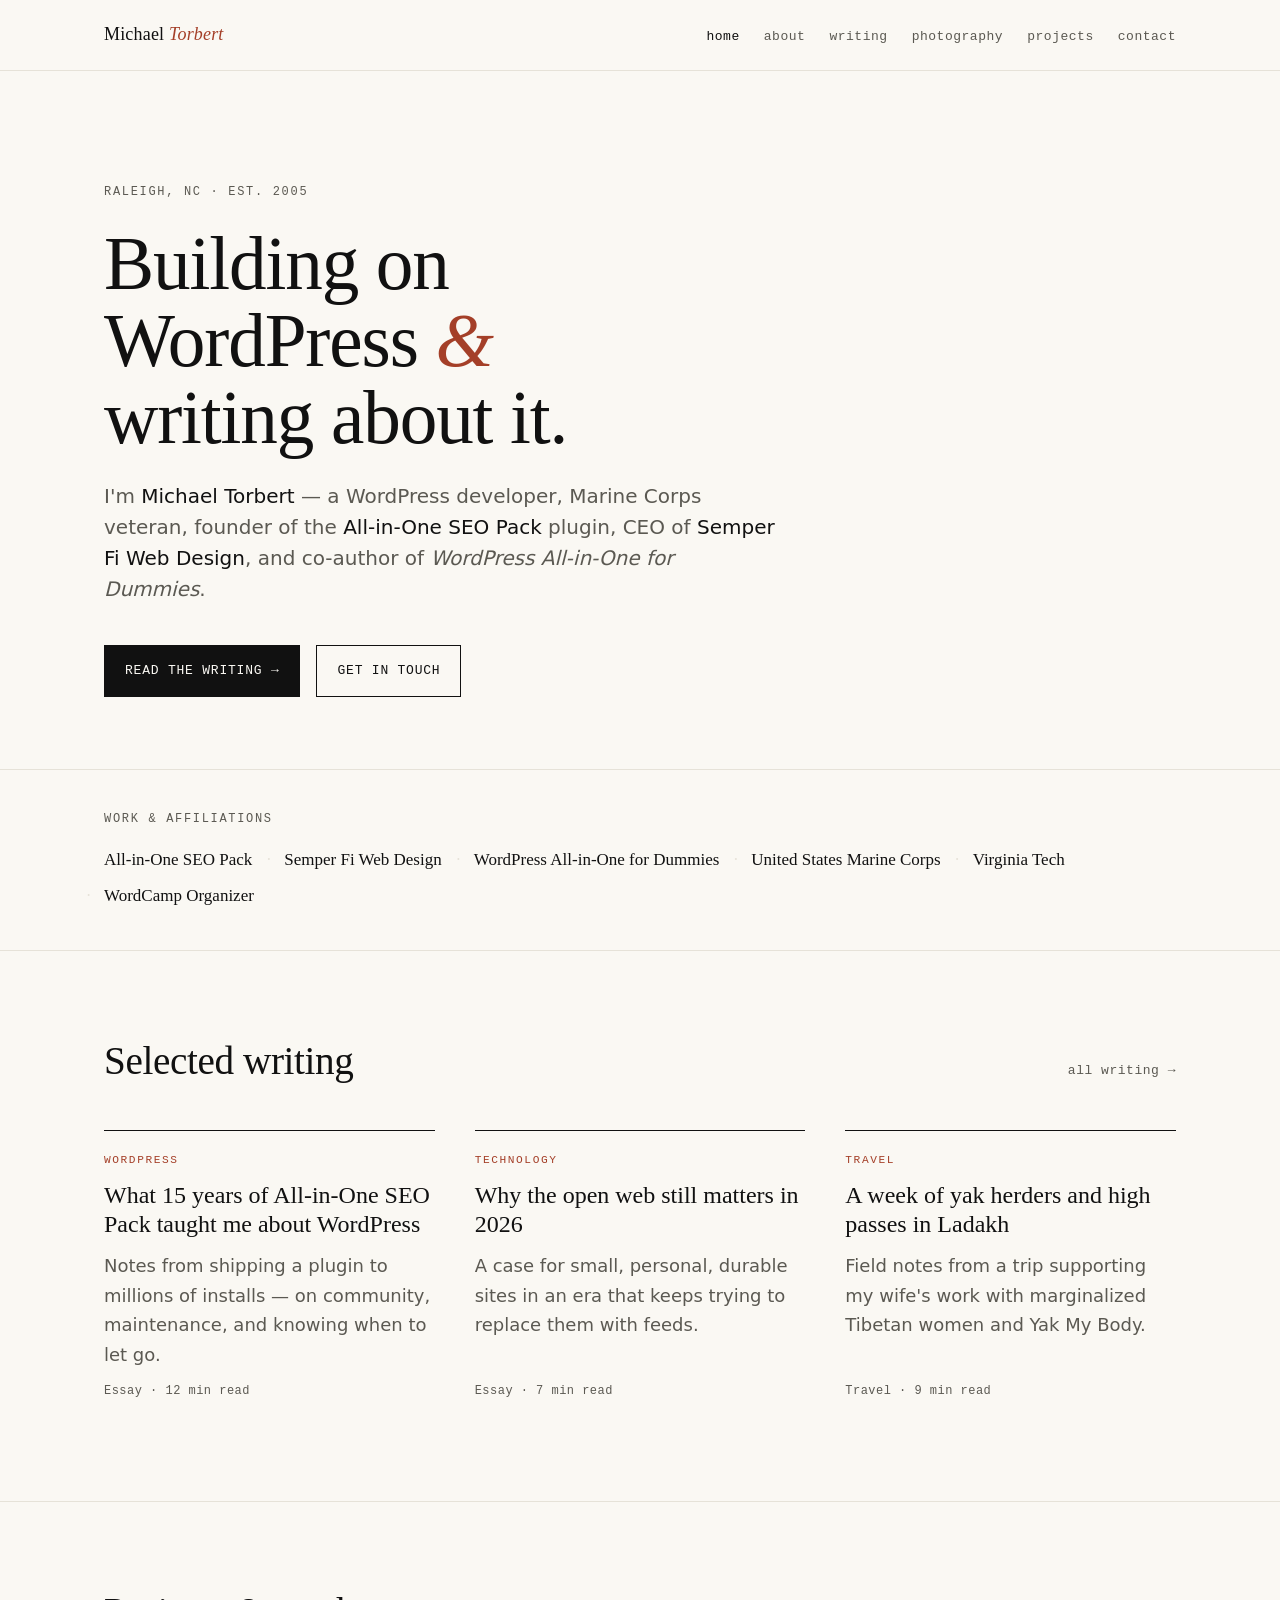
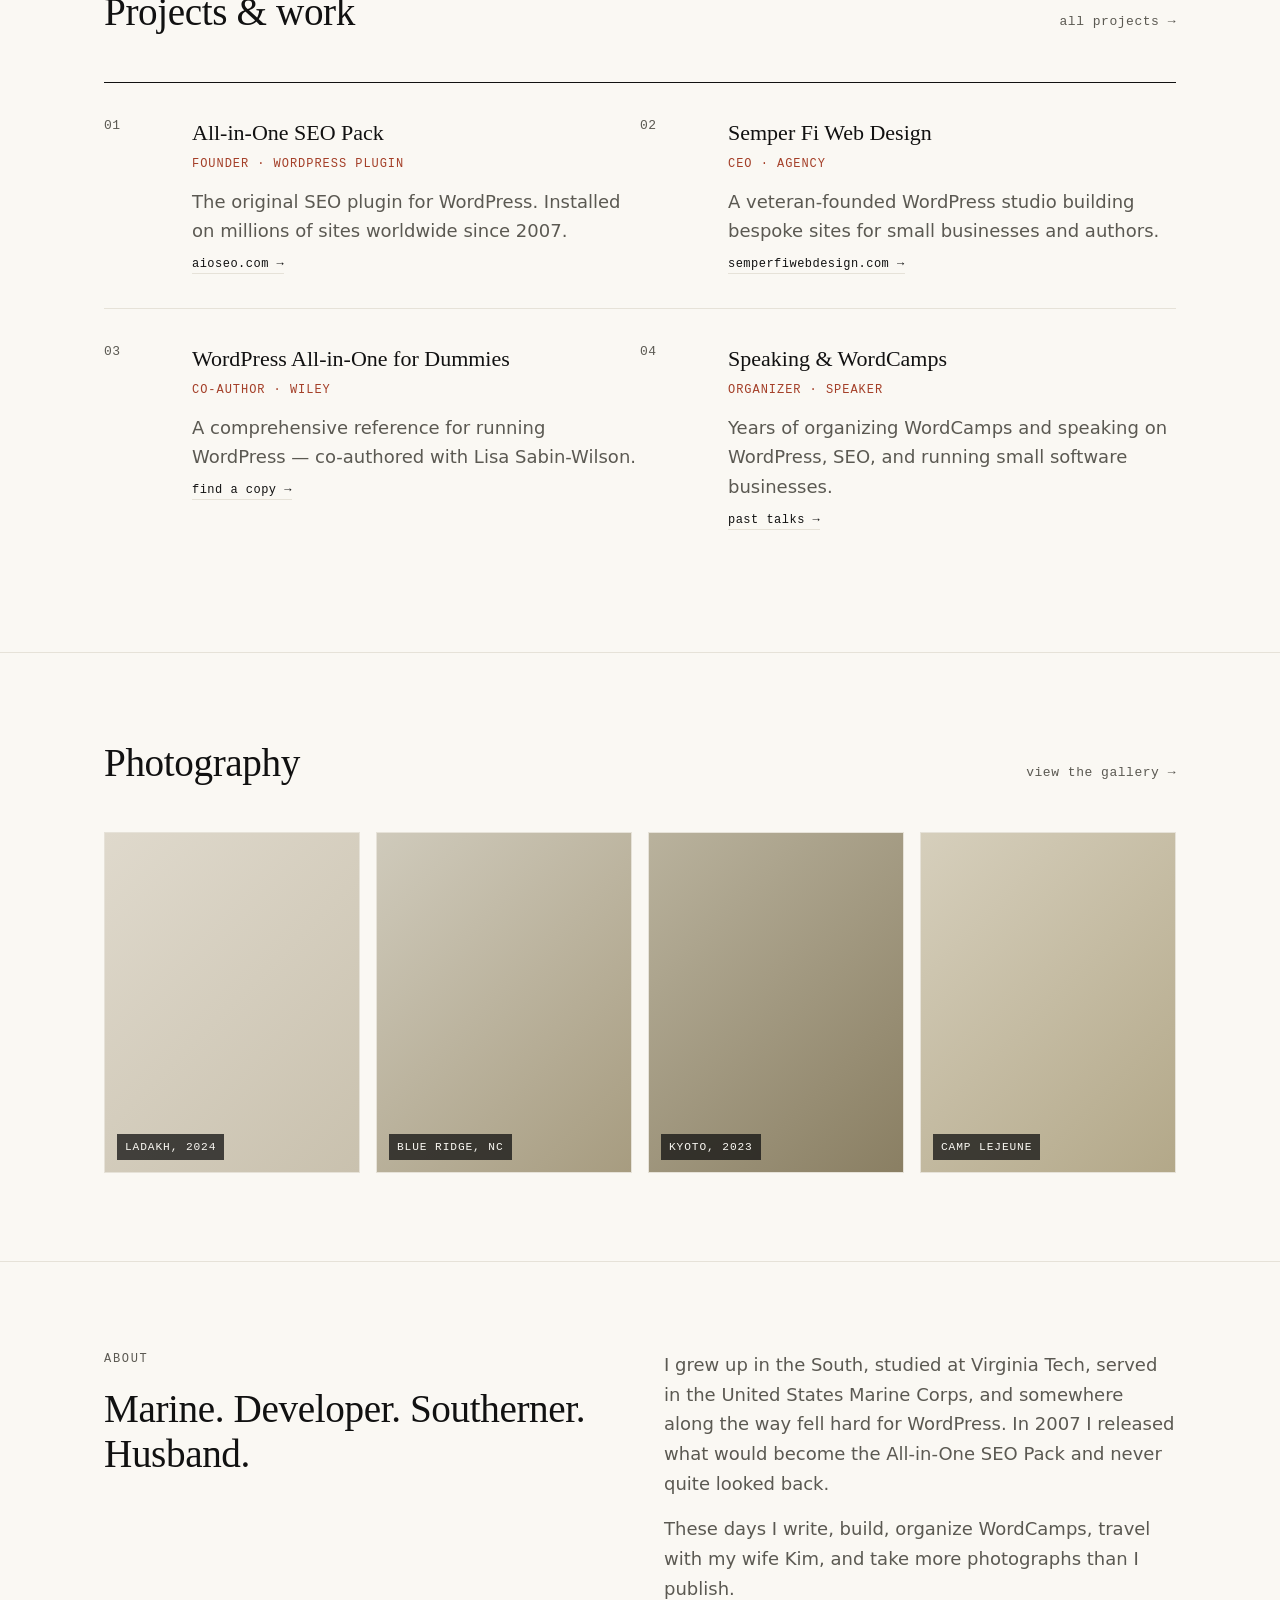
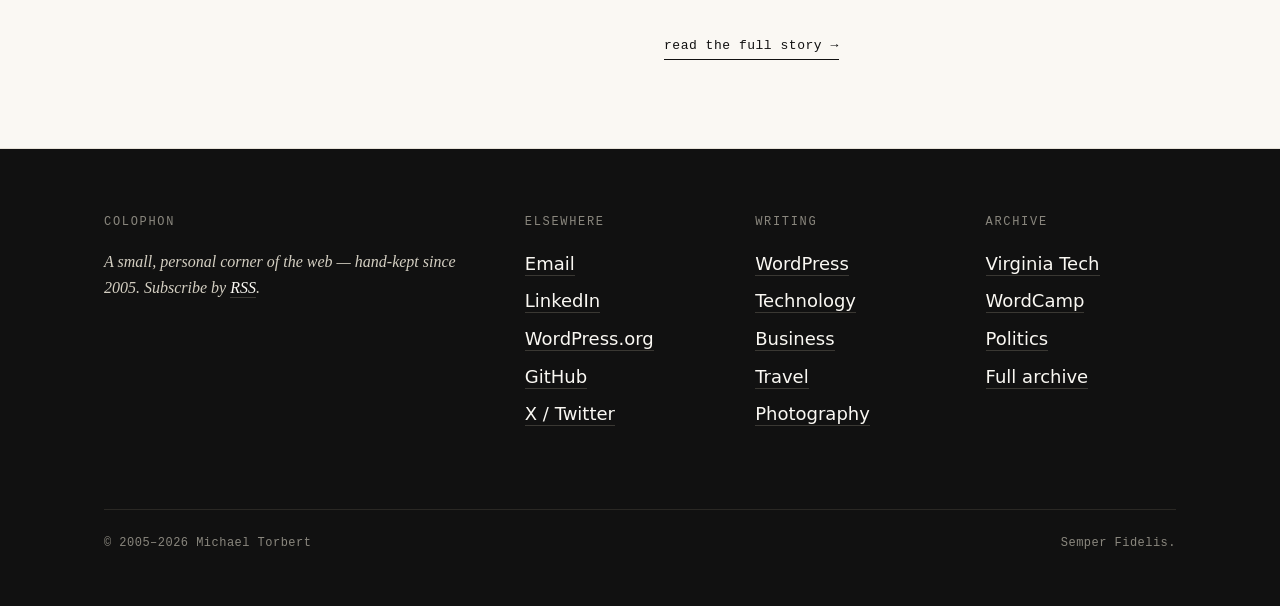
==== redesign/index.html @ 8e6cfedb "Add proposed redesign markup for michaeltorbert.com Three self-contained static HTML mockups (home, " ====
<!doctype html>
<html lang="en">
<head>
  <meta charset="utf-8">
  <meta name="viewport" content="width=device-width, initial-scale=1">
  <title>Michael Torbert — WordPress developer, Marine, founder of All-in-One SEO Pack</title>
  <meta name="description" content="Personal site of Michael Torbert: WordPress developer, Marine Corps veteran, founder of All-in-One SEO Pack, CEO of Semper Fi Web Design, and co-author of WordPress All-in-One for Dummies.">
  <style>
    :root {
      --ink:       #111111;
      --bone:      #faf8f3;
      --paper:     #ffffff;
      --rule:      #e6e2d8;
      --muted:     #5b5952;
      --accent:    #a43f28;
      --serif:     Georgia, "Iowan Old Style", "Source Serif Pro", ui-serif, serif;
      --sans:      -apple-system, BlinkMacSystemFont, "Inter", "Segoe UI", system-ui, sans-serif;
      --mono:      ui-monospace, "SF Mono", "JetBrains Mono", Menlo, monospace;
      --measure:   42rem;   /* ~680px reading column */
      --canvas:    70rem;   /* 1120px outer canvas */
      --step:      clamp(1rem, 0.9rem + 0.5vw, 1.125rem);
    }

    *, *::before, *::after { box-sizing: border-box; }
    html { -webkit-text-size-adjust: 100%; }
    body {
      margin: 0;
      background: var(--bone);
      color: var(--ink);
      font: var(--step)/1.65 var(--sans);
      font-feature-settings: "kern", "liga", "clig";
    }

    a { color: var(--ink); text-decoration: underline; text-underline-offset: 3px; text-decoration-thickness: 1px; }
    a:hover { color: var(--accent); text-decoration-thickness: 2px; }
    a:focus-visible { outline: 2px solid var(--accent); outline-offset: 3px; border-radius: 2px; }

    .skip {
      position: absolute; left: -9999px; top: auto;
      background: var(--ink); color: var(--bone); padding: .5rem .75rem;
    }
    .skip:focus { left: 1rem; top: 1rem; z-index: 10; }

    .shell { max-width: var(--canvas); margin: 0 auto; padding: 0 1.5rem; }

    /* --- Header --- */
    .site-header {
      border-bottom: 1px solid var(--rule);
      background: var(--bone);
      position: sticky; top: 0; z-index: 5;
    }
    .site-header .shell {
      display: flex; align-items: baseline; justify-content: space-between;
      padding-top: 1.25rem; padding-bottom: 1.25rem;
      gap: 1.5rem; flex-wrap: wrap;
    }
    .wordmark {
      font-family: var(--serif);
      font-size: 1.125rem;
      font-weight: 400;
      letter-spacing: 0.01em;
      text-decoration: none;
    }
    .wordmark em { font-style: italic; color: var(--accent); }
    .primary-nav ul {
      list-style: none; margin: 0; padding: 0;
      display: flex; gap: 1.5rem; flex-wrap: wrap;
      font-family: var(--mono);
      font-size: .8125rem;
      letter-spacing: 0.04em;
      text-transform: lowercase;
    }
    .primary-nav a { text-decoration: none; color: var(--muted); }
    .primary-nav a[aria-current="page"] { color: var(--ink); }
    .primary-nav a:hover { color: var(--accent); }

    /* --- Hero --- */
    .hero { padding: 7rem 0 4.5rem; border-bottom: 1px solid var(--rule); }
    .eyebrow {
      font-family: var(--mono);
      font-size: .75rem;
      letter-spacing: 0.14em;
      text-transform: uppercase;
      color: var(--muted);
      margin: 0 0 1.5rem;
    }
    .hero h1 {
      font-family: var(--serif);
      font-weight: 400;
      font-size: clamp(2.5rem, 1.5rem + 4vw, 5rem);
      line-height: 1.02;
      letter-spacing: -0.015em;
      margin: 0 0 1.5rem;
      max-width: 14ch;
    }
    .hero h1 .amp { color: var(--accent); font-style: italic; }
    .hero .lede {
      font-size: 1.25rem;
      line-height: 1.55;
      color: var(--muted);
      max-width: var(--measure);
      margin: 0 0 2.5rem;
    }
    .hero .lede strong { color: var(--ink); font-weight: 500; }
    .ctas { display: flex; gap: 1rem; flex-wrap: wrap; }
    .cta {
      font-family: var(--mono);
      font-size: .8125rem;
      letter-spacing: 0.06em;
      text-transform: uppercase;
      padding: .9rem 1.25rem;
      text-decoration: none;
      border: 1px solid var(--ink);
      display: inline-flex; align-items: center; gap: .5rem;
      transition: background .15s ease, color .15s ease;
    }
    .cta--primary { background: var(--ink); color: var(--bone); }
    .cta--primary:hover { background: var(--accent); border-color: var(--accent); color: var(--bone); }
    .cta--ghost:hover { background: var(--ink); color: var(--bone); }

    /* --- Credentials strip --- */
    .credentials {
      padding: 2.5rem 0;
      border-bottom: 1px solid var(--rule);
    }
    .credentials-label {
      font-family: var(--mono);
      font-size: .75rem;
      letter-spacing: 0.14em;
      text-transform: uppercase;
      color: var(--muted);
      margin: 0 0 1rem;
    }
    .credentials-list {
      list-style: none; margin: 0; padding: 0;
      display: flex; flex-wrap: wrap;
      gap: .5rem 2rem;
      font-family: var(--serif);
      font-size: 1.0625rem;
      color: var(--ink);
    }
    .credentials-list li { position: relative; }
    .credentials-list li + li::before {
      content: "·"; color: var(--rule);
      position: absolute; left: -1.1rem; top: 0;
    }

    /* --- Section scaffolding --- */
    section { padding: 5.5rem 0; border-bottom: 1px solid var(--rule); }
    .section-head {
      display: flex; align-items: baseline; justify-content: space-between;
      gap: 1.5rem; margin-bottom: 3rem; flex-wrap: wrap;
    }
    .section-head h2 {
      font-family: var(--serif);
      font-weight: 400;
      font-size: clamp(1.75rem, 1.25rem + 1.5vw, 2.5rem);
      line-height: 1.1;
      letter-spacing: -0.01em;
      margin: 0;
    }
    .section-head .more {
      font-family: var(--mono);
      font-size: .8125rem;
      letter-spacing: 0.04em;
      text-transform: lowercase;
      color: var(--muted);
      text-decoration: none;
      white-space: nowrap;
    }
    .section-head .more:hover { color: var(--accent); }

    /* --- Writing cards --- */
    .writing-grid {
      display: grid; gap: 2.5rem;
      grid-template-columns: repeat(3, 1fr);
    }
    .post {
      display: flex; flex-direction: column; gap: .75rem;
      border-top: 1px solid var(--ink);
      padding-top: 1.25rem;
    }
    .post .tag {
      font-family: var(--mono);
      font-size: .7rem;
      letter-spacing: 0.14em;
      text-transform: uppercase;
      color: var(--accent);
    }
    .post h3 {
      font-family: var(--serif);
      font-weight: 400;
      font-size: 1.5rem;
      line-height: 1.2;
      margin: 0;
    }
    .post h3 a { text-decoration: none; background-image: linear-gradient(var(--ink), var(--ink)); background-size: 0 1px; background-repeat: no-repeat; background-position: 0 100%; transition: background-size .2s ease; }
    .post h3 a:hover { background-size: 100% 1px; color: var(--ink); }
    .post .dek { color: var(--muted); margin: 0; }
    .post .meta {
      font-family: var(--mono);
      font-size: .75rem;
      color: var(--muted);
      margin-top: auto;
      letter-spacing: 0.04em;
    }

    /* --- Projects --- */
    .projects { display: grid; grid-template-columns: repeat(2, 1fr); gap: 0; }
    .project {
      padding: 2rem 0;
      border-top: 1px solid var(--rule);
      display: grid; grid-template-columns: 4rem 1fr; gap: 1.5rem;
    }
    .project .num {
      font-family: var(--mono);
      font-size: .8125rem;
      color: var(--muted);
      letter-spacing: 0.04em;
    }
    .project h3 {
      font-family: var(--serif);
      font-weight: 400;
      font-size: 1.375rem;
      margin: 0 0 .25rem;
    }
    .project .role {
      font-family: var(--mono);
      font-size: .75rem;
      letter-spacing: 0.08em;
      text-transform: uppercase;
      color: var(--accent);
      margin: 0 0 .75rem;
    }
    .project p.desc { margin: 0; color: var(--muted); }
    .project a.link {
      margin-top: .75rem;
      font-family: var(--mono);
      font-size: .75rem;
      letter-spacing: 0.04em;
      text-transform: lowercase;
      text-decoration: none;
      color: var(--ink);
      border-bottom: 1px solid var(--rule);
      align-self: start;
      padding-bottom: 2px;
    }
    .project a.link:hover { color: var(--accent); border-color: var(--accent); }
    .project:nth-child(-n+2) { border-top: 1px solid var(--ink); }

    /* --- Photography teaser --- */
    .photo-grid {
      display: grid; grid-template-columns: repeat(4, 1fr);
      gap: 1rem; margin-top: 0;
    }
    .photo-grid figure {
      margin: 0;
      aspect-ratio: 3 / 4;
      background: linear-gradient(135deg, #dfd9cc, #c9c1ae);
      display: flex; align-items: flex-end; justify-content: flex-start;
      padding: .75rem;
      border: 1px solid var(--rule);
      position: relative;
      overflow: hidden;
    }
    .photo-grid figure:nth-child(2) { background: linear-gradient(135deg, #cfcabb, #a79c80); }
    .photo-grid figure:nth-child(3) { background: linear-gradient(135deg, #b9b29d, #8a7f63); }
    .photo-grid figure:nth-child(4) { background: linear-gradient(135deg, #d6cfbc, #b3a889); }
    .photo-grid figcaption {
      font-family: var(--mono);
      font-size: .7rem;
      letter-spacing: 0.08em;
      text-transform: uppercase;
      color: var(--bone);
      background: rgba(17,17,17,0.75);
      padding: .25rem .5rem;
    }

    /* --- About preview --- */
    .about-preview { display: grid; grid-template-columns: minmax(0, 1fr) minmax(0, 1fr); gap: 3rem; align-items: start; }
    .about-preview .col-head {
      font-family: var(--mono);
      font-size: .75rem;
      letter-spacing: 0.14em;
      text-transform: uppercase;
      color: var(--muted);
      margin: 0 0 1rem;
    }
    .about-preview h2 {
      font-family: var(--serif);
      font-weight: 400;
      font-size: clamp(1.75rem, 1.25rem + 1.5vw, 2.5rem);
      line-height: 1.15;
      margin: 0 0 1.5rem;
      letter-spacing: -0.01em;
    }
    .about-preview p { color: var(--muted); margin: 0 0 1rem; max-width: 34rem; }
    .about-preview .more-link {
      font-family: var(--mono);
      font-size: .8125rem;
      letter-spacing: 0.04em;
      text-transform: lowercase;
      display: inline-block;
      margin-top: 1rem;
      text-decoration: none;
      border-bottom: 1px solid var(--ink);
      padding-bottom: 2px;
    }
    .about-preview .more-link:hover { color: var(--accent); border-color: var(--accent); }

    /* --- Footer --- */
    .site-footer { padding: 4rem 0 2.5rem; background: var(--ink); color: var(--bone); }
    .site-footer .shell { display: grid; grid-template-columns: 2fr 1fr 1fr 1fr; gap: 2.5rem; }
    .site-footer h4 {
      font-family: var(--mono);
      font-size: .75rem;
      letter-spacing: 0.14em;
      text-transform: uppercase;
      color: #8a877e;
      margin: 0 0 1rem;
      font-weight: 400;
    }
    .site-footer a { color: var(--bone); text-decoration: none; border-bottom: 1px solid #3a3833; padding-bottom: 1px; }
    .site-footer a:hover { border-color: var(--bone); color: #fff; }
    .site-footer ul { list-style: none; margin: 0; padding: 0; display: flex; flex-direction: column; gap: .5rem; }
    .site-footer .colophon {
      grid-column: 1 / -1;
      border-top: 1px solid #2a2824;
      margin-top: 2.5rem;
      padding-top: 1.5rem;
      display: flex; justify-content: space-between; gap: 1.5rem; flex-wrap: wrap;
      font-family: var(--mono);
      font-size: .75rem;
      color: #8a877e;
      letter-spacing: 0.04em;
    }
    .site-footer .signoff { font-family: var(--serif); font-style: italic; color: #d4cfc2; font-size: 1rem; max-width: 22rem; }

    /* --- Responsive --- */
    @media (max-width: 780px) {
      section { padding: 3.5rem 0; }
      .hero { padding: 4rem 0 3rem; }
      .site-header .shell { padding-top: 1rem; padding-bottom: 1rem; }
      .primary-nav ul { gap: 1rem; }
      .writing-grid { grid-template-columns: 1fr; gap: 2rem; }
      .projects { grid-template-columns: 1fr; }
      .photo-grid { grid-template-columns: repeat(2, 1fr); }
      .about-preview { grid-template-columns: 1fr; gap: 1.5rem; }
      .site-footer .shell { grid-template-columns: 1fr 1fr; }
      .site-footer .colophon { grid-column: 1 / -1; }
    }
  </style>
</head>
<body>
  <a class="skip" href="#main">Skip to content</a>

  <header class="site-header">
    <div class="shell">
      <a class="wordmark" href="/">Michael <em>Torbert</em></a>
      <nav class="primary-nav" aria-label="Primary">
        <ul>
          <li><a href="/" aria-current="page">home</a></li>
          <li><a href="about.html">about</a></li>
          <li><a href="/writing/">writing</a></li>
          <li><a href="/photography/">photography</a></li>
          <li><a href="/projects/">projects</a></li>
          <li><a href="contact.html">contact</a></li>
        </ul>
      </nav>
    </div>
  </header>

  <main id="main">

    <section class="hero" aria-labelledby="hero-heading">
      <div class="shell">
        <p class="eyebrow">Raleigh, NC · Est. 2005</p>
        <h1 id="hero-heading">Building on WordPress <span class="amp">&amp;</span> writing about it.</h1>
        <p class="lede">
          I'm <strong>Michael Torbert</strong> — a WordPress developer, Marine Corps veteran,
          founder of the <strong>All-in-One SEO Pack</strong> plugin, CEO of <strong>Semper Fi Web Design</strong>,
          and co-author of <em>WordPress All-in-One for Dummies</em>.
        </p>
        <div class="ctas">
          <a class="cta cta--primary" href="/writing/">Read the writing →</a>
          <a class="cta cta--ghost" href="contact.html">Get in touch</a>
        </div>
      </div>
    </section>

    <section class="credentials" aria-label="Credentials">
      <div class="shell">
        <p class="credentials-label">Work &amp; affiliations</p>
        <ul class="credentials-list">
          <li>All-in-One SEO Pack</li>
          <li>Semper Fi Web Design</li>
          <li>WordPress All-in-One for Dummies</li>
          <li>United States Marine Corps</li>
          <li>Virginia Tech</li>
          <li>WordCamp Organizer</li>
        </ul>
      </div>
    </section>

    <section aria-labelledby="writing-heading">
      <div class="shell">
        <div class="section-head">
          <h2 id="writing-heading">Selected writing</h2>
          <a class="more" href="/writing/">all writing →</a>
        </div>

        <div class="writing-grid">
          <article class="post">
            <span class="tag">WordPress</span>
            <h3><a href="#">What 15 years of All-in-One SEO Pack taught me about WordPress</a></h3>
            <p class="dek">Notes from shipping a plugin to millions of installs — on community, maintenance, and knowing when to let go.</p>
            <p class="meta">Essay · 12 min read</p>
          </article>

          <article class="post">
            <span class="tag">Technology</span>
            <h3><a href="#">Why the open web still matters in 2026</a></h3>
            <p class="dek">A case for small, personal, durable sites in an era that keeps trying to replace them with feeds.</p>
            <p class="meta">Essay · 7 min read</p>
          </article>

          <article class="post">
            <span class="tag">Travel</span>
            <h3><a href="#">A week of yak herders and high passes in Ladakh</a></h3>
            <p class="dek">Field notes from a trip supporting my wife's work with marginalized Tibetan women and Yak My Body.</p>
            <p class="meta">Travel · 9 min read</p>
          </article>
        </div>
      </div>
    </section>

    <section aria-labelledby="projects-heading">
      <div class="shell">
        <div class="section-head">
          <h2 id="projects-heading">Projects &amp; work</h2>
          <a class="more" href="/projects/">all projects →</a>
        </div>

        <div class="projects">
          <article class="project">
            <span class="num">01</span>
            <div>
              <h3>All-in-One SEO Pack</h3>
              <p class="role">Founder · WordPress plugin</p>
              <p class="desc">The original SEO plugin for WordPress. Installed on millions of sites worldwide since 2007.</p>
              <a class="link" href="#">aioseo.com →</a>
            </div>
          </article>

          <article class="project">
            <span class="num">02</span>
            <div>
              <h3>Semper Fi Web Design</h3>
              <p class="role">CEO · Agency</p>
              <p class="desc">A veteran-founded WordPress studio building bespoke sites for small businesses and authors.</p>
              <a class="link" href="#">semperfiwebdesign.com →</a>
            </div>
          </article>

          <article class="project">
            <span class="num">03</span>
            <div>
              <h3>WordPress All-in-One for Dummies</h3>
              <p class="role">Co-author · Wiley</p>
              <p class="desc">A comprehensive reference for running WordPress — co-authored with Lisa Sabin-Wilson.</p>
              <a class="link" href="#">find a copy →</a>
            </div>
          </article>

          <article class="project">
            <span class="num">04</span>
            <div>
              <h3>Speaking &amp; WordCamps</h3>
              <p class="role">Organizer · Speaker</p>
              <p class="desc">Years of organizing WordCamps and speaking on WordPress, SEO, and running small software businesses.</p>
              <a class="link" href="#">past talks →</a>
            </div>
          </article>
        </div>
      </div>
    </section>

    <section aria-labelledby="photo-heading">
      <div class="shell">
        <div class="section-head">
          <h2 id="photo-heading">Photography</h2>
          <a class="more" href="/photography/">view the gallery →</a>
        </div>

        <div class="photo-grid">
          <figure><figcaption>Ladakh, 2024</figcaption></figure>
          <figure><figcaption>Blue Ridge, NC</figcaption></figure>
          <figure><figcaption>Kyoto, 2023</figcaption></figure>
          <figure><figcaption>Camp Lejeune</figcaption></figure>
        </div>
      </div>
    </section>

    <section aria-labelledby="about-heading">
      <div class="shell about-preview">
        <div>
          <p class="col-head">About</p>
          <h2 id="about-heading">Marine. Developer. Southerner. Husband.</h2>
        </div>
        <div>
          <p>I grew up in the South, studied at Virginia Tech, served in the United States Marine Corps, and somewhere along the way fell hard for WordPress. In 2007 I released what would become the All-in-One SEO Pack and never quite looked back.</p>
          <p>These days I write, build, organize WordCamps, travel with my wife Kim, and take more photographs than I publish.</p>
          <a class="more-link" href="about.html">Read the full story →</a>
        </div>
      </div>
    </section>

  </main>

  <footer class="site-footer">
    <div class="shell">
      <div>
        <h4>Colophon</h4>
        <p class="signoff">A small, personal corner of the web — hand-kept since 2005. Subscribe by <a href="/feed/">RSS</a>.</p>
      </div>
      <div>
        <h4>Elsewhere</h4>
        <ul>
          <li><a href="mailto:michael@example.com">Email</a></li>
          <li><a href="https://www.linkedin.com/in/michaeltorbert/">LinkedIn</a></li>
          <li><a href="https://profiles.wordpress.org/hallsofmontezuma/">WordPress.org</a></li>
          <li><a href="#">GitHub</a></li>
          <li><a href="#">X / Twitter</a></li>
        </ul>
      </div>
      <div>
        <h4>Writing</h4>
        <ul>
          <li><a href="/category/wordpress/">WordPress</a></li>
          <li><a href="/category/technology/">Technology</a></li>
          <li><a href="/category/business/">Business</a></li>
          <li><a href="/category/travel/">Travel</a></li>
          <li><a href="/category/photography/">Photography</a></li>
        </ul>
      </div>
      <div>
        <h4>Archive</h4>
        <ul>
          <li><a href="/category/virginia-tech/">Virginia Tech</a></li>
          <li><a href="/category/wordcamp/">WordCamp</a></li>
          <li><a href="/category/politics/">Politics</a></li>
          <li><a href="/archive/">Full archive</a></li>
        </ul>
      </div>
      <p class="colophon">
        <span>© 2005–2026 Michael Torbert</span>
        <span>Semper Fidelis.</span>
      </p>
    </div>
  </footer>

</body>
</html>
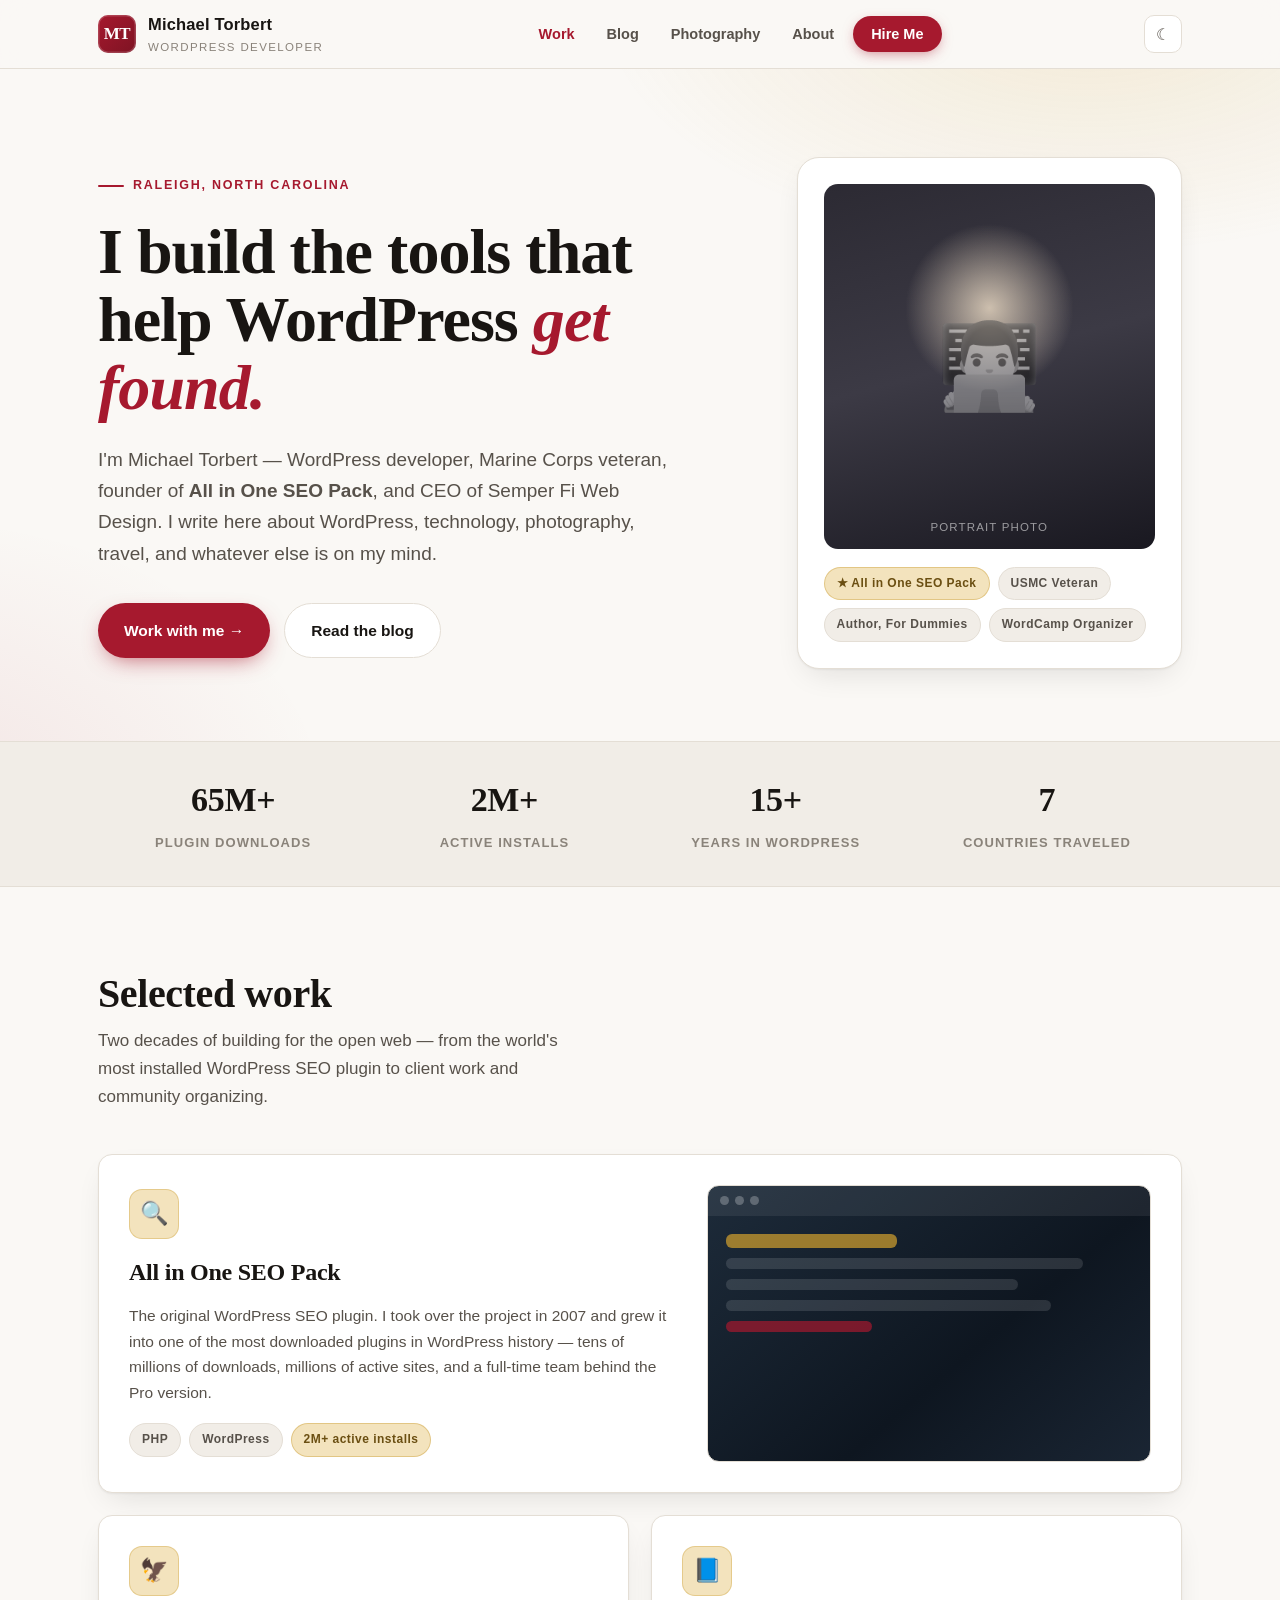
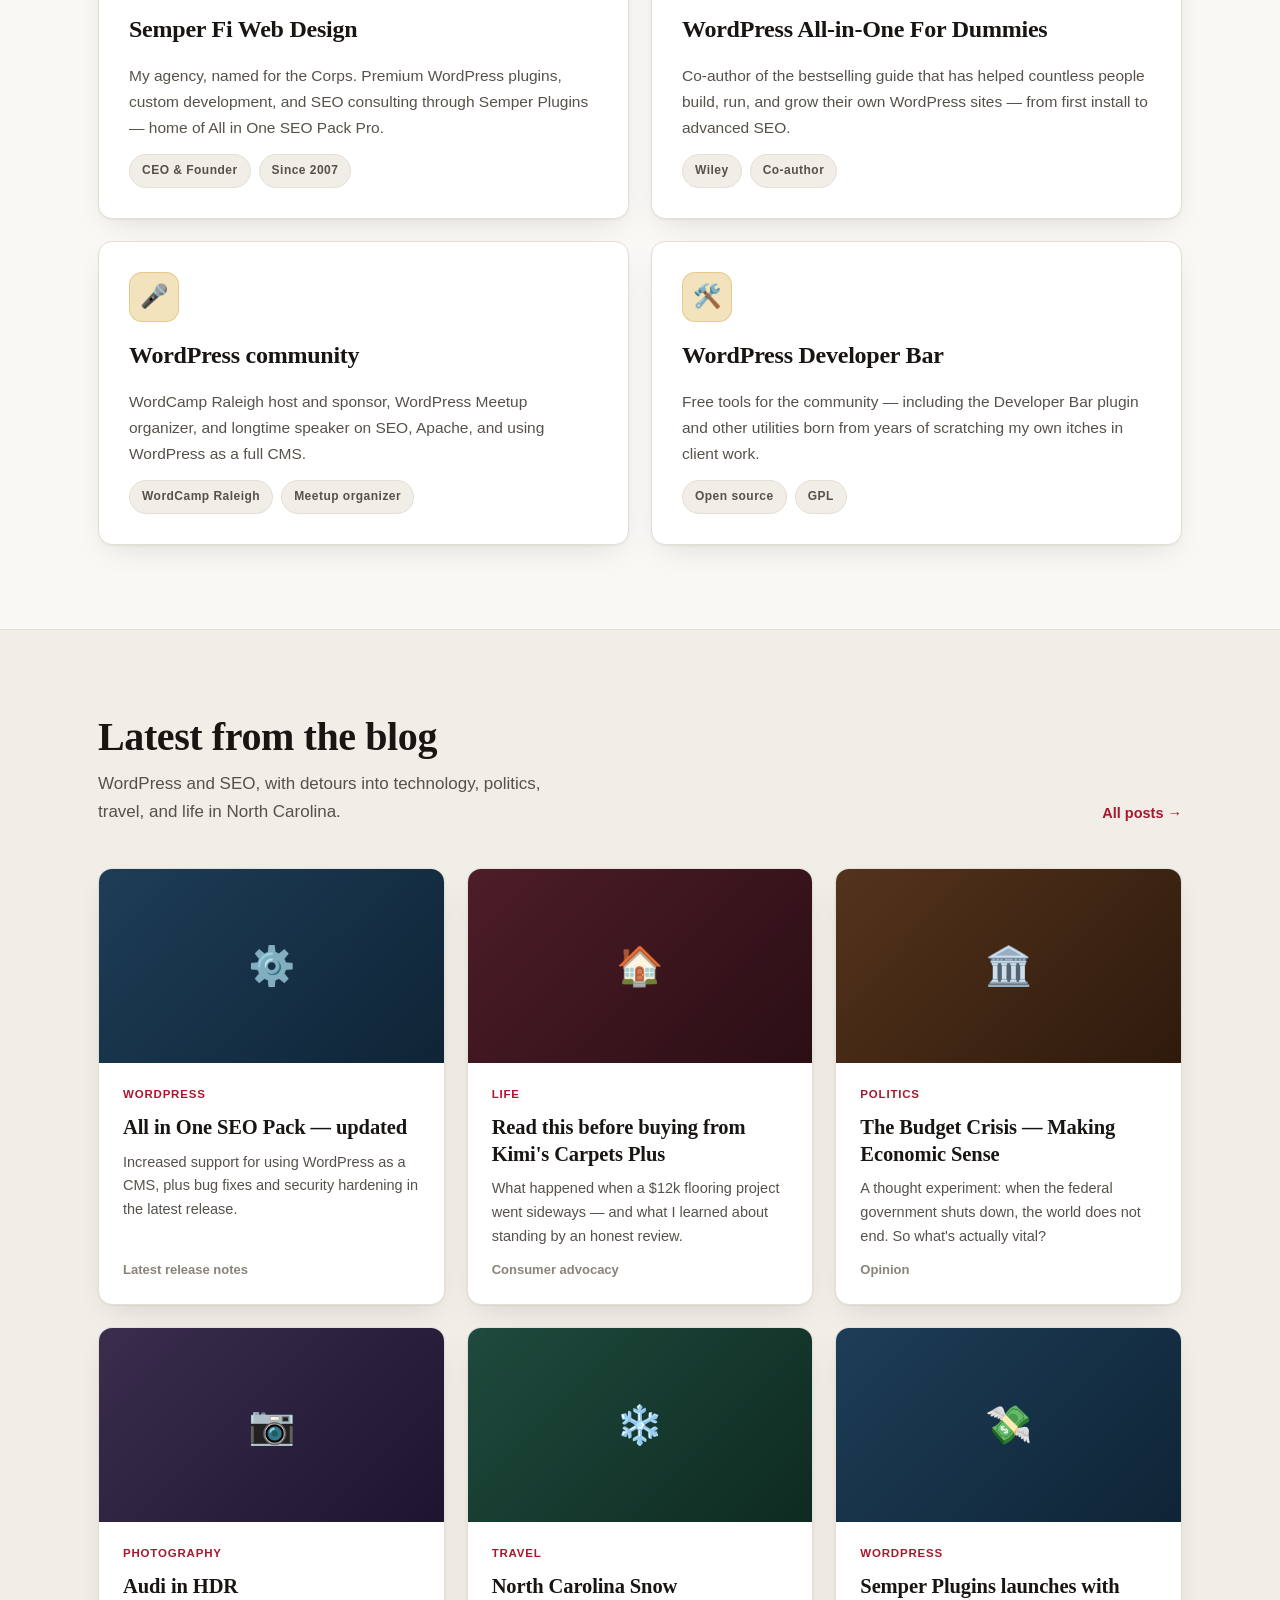
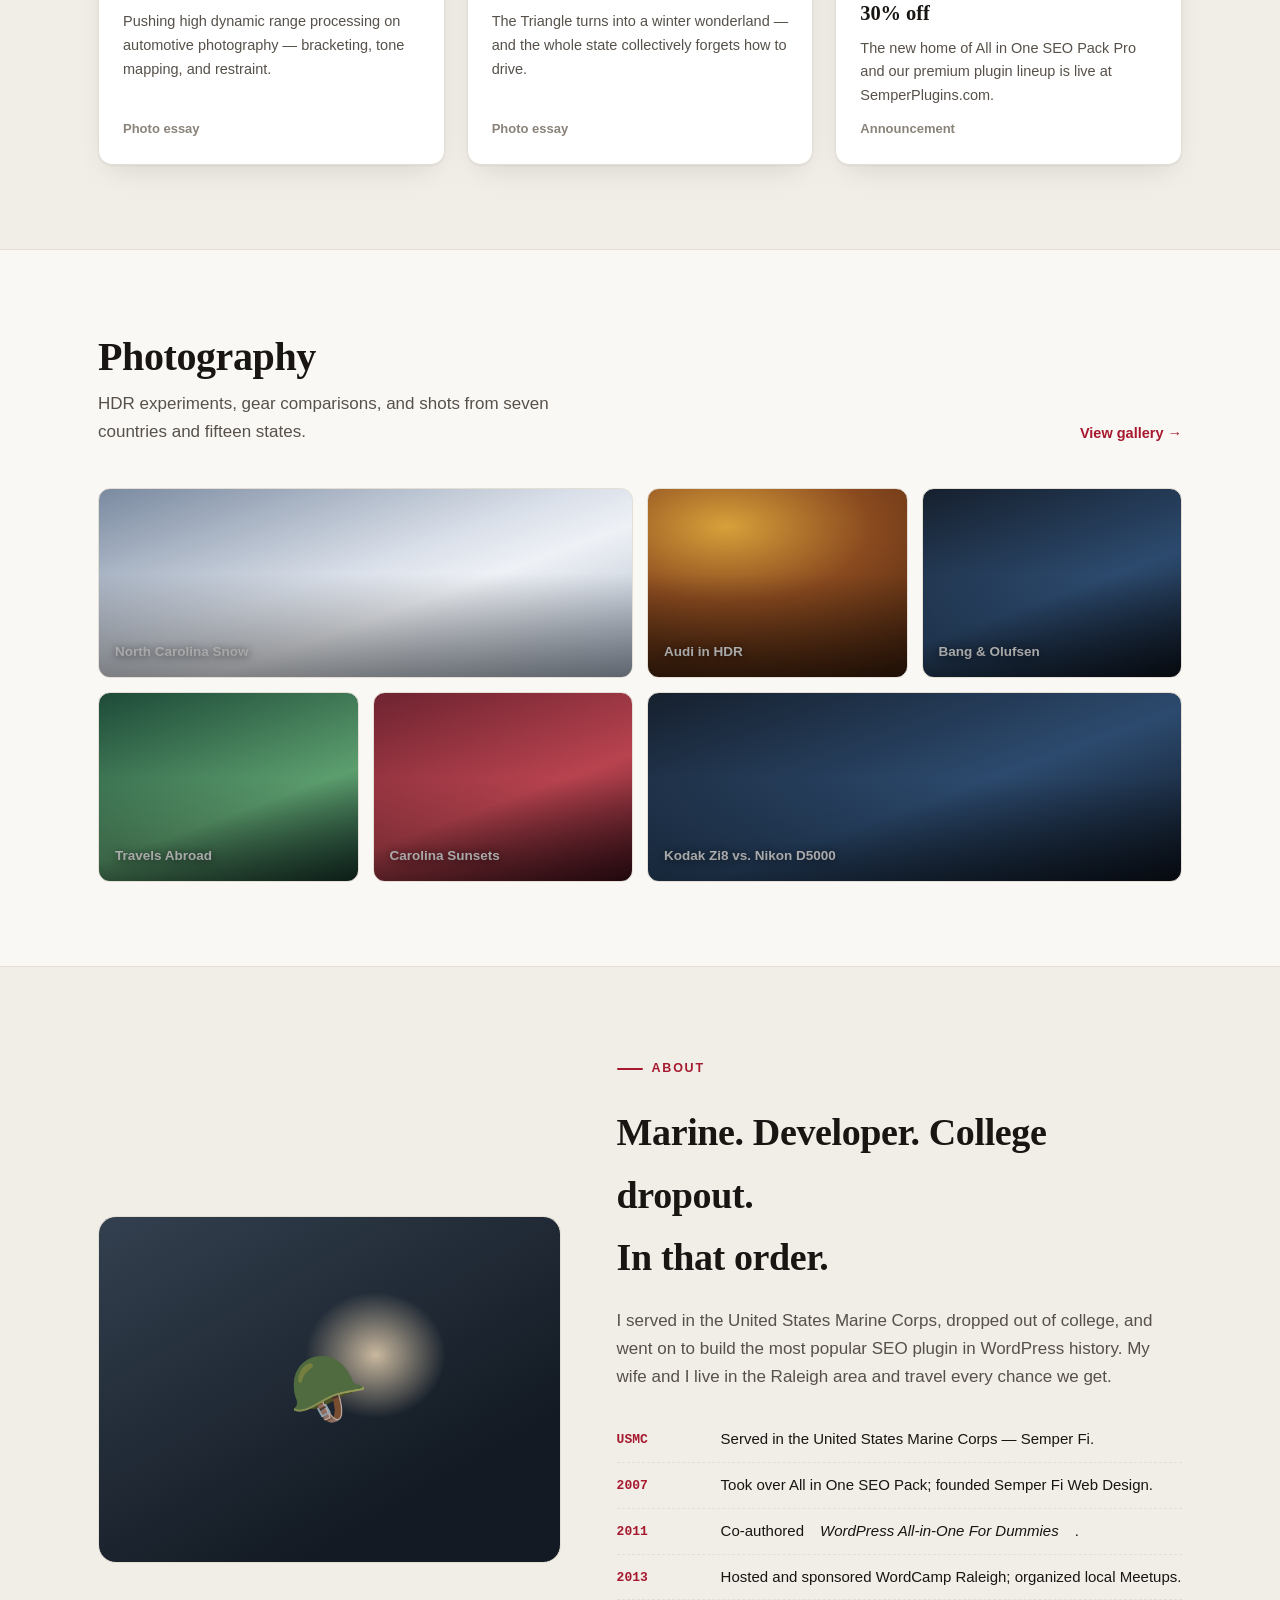
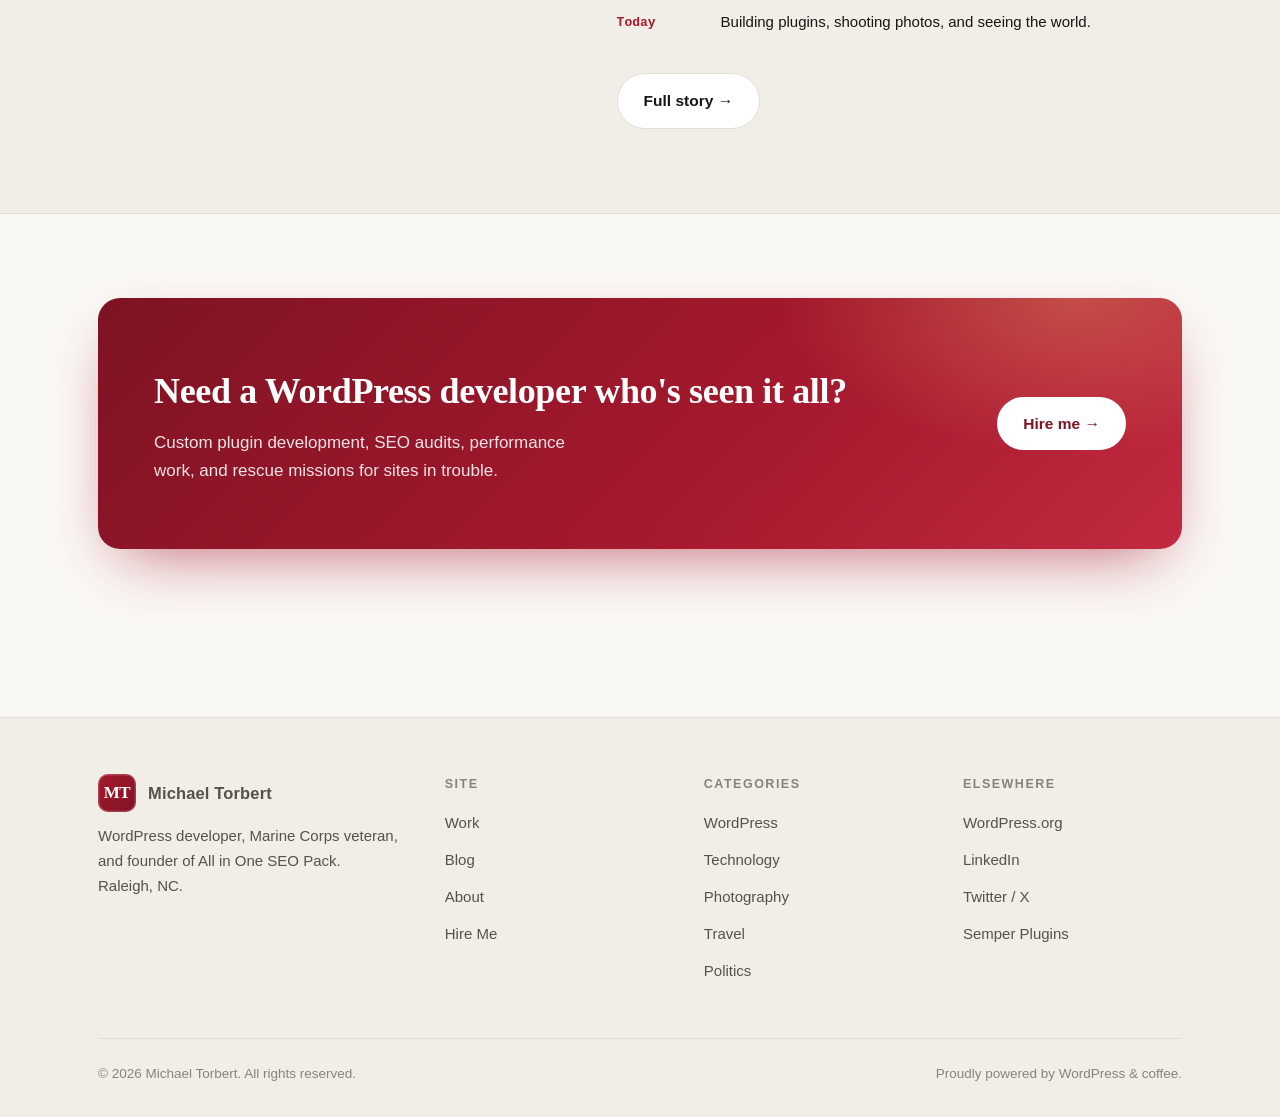
==== commit dd65386c: "Add comprehensive redesign prototype for michaeltorbert.com Static, dependency-free prototype: homep" ====
--- a/redesign/index.html
+++ b/redesign/index.html
@@ -1,563 +1,327 @@
-<!doctype html>
+<!DOCTYPE html>
 <html lang="en">
 <head>
-  <meta charset="utf-8">
-  <meta name="viewport" content="width=device-width, initial-scale=1">
-  <title>Michael Torbert — WordPress developer, Marine, founder of All-in-One SEO Pack</title>
-  <meta name="description" content="Personal site of Michael Torbert: WordPress developer, Marine Corps veteran, founder of All-in-One SEO Pack, CEO of Semper Fi Web Design, and co-author of WordPress All-in-One for Dummies.">
-  <style>
-    :root {
-      --ink:       #111111;
-      --bone:      #faf8f3;
-      --paper:     #ffffff;
-      --rule:      #e6e2d8;
-      --muted:     #5b5952;
-      --accent:    #a43f28;
-      --serif:     Georgia, "Iowan Old Style", "Source Serif Pro", ui-serif, serif;
-      --sans:      -apple-system, BlinkMacSystemFont, "Inter", "Segoe UI", system-ui, sans-serif;
-      --mono:      ui-monospace, "SF Mono", "JetBrains Mono", Menlo, monospace;
-      --measure:   42rem;   /* ~680px reading column */
-      --canvas:    70rem;   /* 1120px outer canvas */
-      --step:      clamp(1rem, 0.9rem + 0.5vw, 1.125rem);
-    }
-
-    *, *::before, *::after { box-sizing: border-box; }
-    html { -webkit-text-size-adjust: 100%; }
-    body {
-      margin: 0;
-      background: var(--bone);
-      color: var(--ink);
-      font: var(--step)/1.65 var(--sans);
-      font-feature-settings: "kern", "liga", "clig";
-    }
-
-    a { color: var(--ink); text-decoration: underline; text-underline-offset: 3px; text-decoration-thickness: 1px; }
-    a:hover { color: var(--accent); text-decoration-thickness: 2px; }
-    a:focus-visible { outline: 2px solid var(--accent); outline-offset: 3px; border-radius: 2px; }
-
-    .skip {
-      position: absolute; left: -9999px; top: auto;
-      background: var(--ink); color: var(--bone); padding: .5rem .75rem;
-    }
-    .skip:focus { left: 1rem; top: 1rem; z-index: 10; }
-
-    .shell { max-width: var(--canvas); margin: 0 auto; padding: 0 1.5rem; }
-
-    /* --- Header --- */
-    .site-header {
-      border-bottom: 1px solid var(--rule);
-      background: var(--bone);
-      position: sticky; top: 0; z-index: 5;
-    }
-    .site-header .shell {
-      display: flex; align-items: baseline; justify-content: space-between;
-      padding-top: 1.25rem; padding-bottom: 1.25rem;
-      gap: 1.5rem; flex-wrap: wrap;
-    }
-    .wordmark {
-      font-family: var(--serif);
-      font-size: 1.125rem;
-      font-weight: 400;
-      letter-spacing: 0.01em;
-      text-decoration: none;
-    }
-    .wordmark em { font-style: italic; color: var(--accent); }
-    .primary-nav ul {
-      list-style: none; margin: 0; padding: 0;
-      display: flex; gap: 1.5rem; flex-wrap: wrap;
-      font-family: var(--mono);
-      font-size: .8125rem;
-      letter-spacing: 0.04em;
-      text-transform: lowercase;
-    }
-    .primary-nav a { text-decoration: none; color: var(--muted); }
-    .primary-nav a[aria-current="page"] { color: var(--ink); }
-    .primary-nav a:hover { color: var(--accent); }
-
-    /* --- Hero --- */
-    .hero { padding: 7rem 0 4.5rem; border-bottom: 1px solid var(--rule); }
-    .eyebrow {
-      font-family: var(--mono);
-      font-size: .75rem;
-      letter-spacing: 0.14em;
-      text-transform: uppercase;
-      color: var(--muted);
-      margin: 0 0 1.5rem;
-    }
-    .hero h1 {
-      font-family: var(--serif);
-      font-weight: 400;
-      font-size: clamp(2.5rem, 1.5rem + 4vw, 5rem);
-      line-height: 1.02;
-      letter-spacing: -0.015em;
-      margin: 0 0 1.5rem;
-      max-width: 14ch;
-    }
-    .hero h1 .amp { color: var(--accent); font-style: italic; }
-    .hero .lede {
-      font-size: 1.25rem;
-      line-height: 1.55;
-      color: var(--muted);
-      max-width: var(--measure);
-      margin: 0 0 2.5rem;
-    }
-    .hero .lede strong { color: var(--ink); font-weight: 500; }
-    .ctas { display: flex; gap: 1rem; flex-wrap: wrap; }
-    .cta {
-      font-family: var(--mono);
-      font-size: .8125rem;
-      letter-spacing: 0.06em;
-      text-transform: uppercase;
-      padding: .9rem 1.25rem;
-      text-decoration: none;
-      border: 1px solid var(--ink);
-      display: inline-flex; align-items: center; gap: .5rem;
-      transition: background .15s ease, color .15s ease;
-    }
-    .cta--primary { background: var(--ink); color: var(--bone); }
-    .cta--primary:hover { background: var(--accent); border-color: var(--accent); color: var(--bone); }
-    .cta--ghost:hover { background: var(--ink); color: var(--bone); }
-
-    /* --- Credentials strip --- */
-    .credentials {
-      padding: 2.5rem 0;
-      border-bottom: 1px solid var(--rule);
-    }
-    .credentials-label {
-      font-family: var(--mono);
-      font-size: .75rem;
-      letter-spacing: 0.14em;
-      text-transform: uppercase;
-      color: var(--muted);
-      margin: 0 0 1rem;
-    }
-    .credentials-list {
-      list-style: none; margin: 0; padding: 0;
-      display: flex; flex-wrap: wrap;
-      gap: .5rem 2rem;
-      font-family: var(--serif);
-      font-size: 1.0625rem;
-      color: var(--ink);
-    }
-    .credentials-list li { position: relative; }
-    .credentials-list li + li::before {
-      content: "·"; color: var(--rule);
-      position: absolute; left: -1.1rem; top: 0;
-    }
-
-    /* --- Section scaffolding --- */
-    section { padding: 5.5rem 0; border-bottom: 1px solid var(--rule); }
-    .section-head {
-      display: flex; align-items: baseline; justify-content: space-between;
-      gap: 1.5rem; margin-bottom: 3rem; flex-wrap: wrap;
-    }
-    .section-head h2 {
-      font-family: var(--serif);
-      font-weight: 400;
-      font-size: clamp(1.75rem, 1.25rem + 1.5vw, 2.5rem);
-      line-height: 1.1;
-      letter-spacing: -0.01em;
-      margin: 0;
-    }
-    .section-head .more {
-      font-family: var(--mono);
-      font-size: .8125rem;
-      letter-spacing: 0.04em;
-      text-transform: lowercase;
-      color: var(--muted);
-      text-decoration: none;
-      white-space: nowrap;
-    }
-    .section-head .more:hover { color: var(--accent); }
-
-    /* --- Writing cards --- */
-    .writing-grid {
-      display: grid; gap: 2.5rem;
-      grid-template-columns: repeat(3, 1fr);
-    }
-    .post {
-      display: flex; flex-direction: column; gap: .75rem;
-      border-top: 1px solid var(--ink);
-      padding-top: 1.25rem;
-    }
-    .post .tag {
-      font-family: var(--mono);
-      font-size: .7rem;
-      letter-spacing: 0.14em;
-      text-transform: uppercase;
-      color: var(--accent);
-    }
-    .post h3 {
-      font-family: var(--serif);
-      font-weight: 400;
-      font-size: 1.5rem;
-      line-height: 1.2;
-      margin: 0;
-    }
-    .post h3 a { text-decoration: none; background-image: linear-gradient(var(--ink), var(--ink)); background-size: 0 1px; background-repeat: no-repeat; background-position: 0 100%; transition: background-size .2s ease; }
-    .post h3 a:hover { background-size: 100% 1px; color: var(--ink); }
-    .post .dek { color: var(--muted); margin: 0; }
-    .post .meta {
-      font-family: var(--mono);
-      font-size: .75rem;
-      color: var(--muted);
-      margin-top: auto;
-      letter-spacing: 0.04em;
-    }
-
-    /* --- Projects --- */
-    .projects { display: grid; grid-template-columns: repeat(2, 1fr); gap: 0; }
-    .project {
-      padding: 2rem 0;
-      border-top: 1px solid var(--rule);
-      display: grid; grid-template-columns: 4rem 1fr; gap: 1.5rem;
-    }
-    .project .num {
-      font-family: var(--mono);
-      font-size: .8125rem;
-      color: var(--muted);
-      letter-spacing: 0.04em;
-    }
-    .project h3 {
-      font-family: var(--serif);
-      font-weight: 400;
-      font-size: 1.375rem;
-      margin: 0 0 .25rem;
-    }
-    .project .role {
-      font-family: var(--mono);
-      font-size: .75rem;
-      letter-spacing: 0.08em;
-      text-transform: uppercase;
-      color: var(--accent);
-      margin: 0 0 .75rem;
-    }
-    .project p.desc { margin: 0; color: var(--muted); }
-    .project a.link {
-      margin-top: .75rem;
-      font-family: var(--mono);
-      font-size: .75rem;
-      letter-spacing: 0.04em;
-      text-transform: lowercase;
-      text-decoration: none;
-      color: var(--ink);
-      border-bottom: 1px solid var(--rule);
-      align-self: start;
-      padding-bottom: 2px;
-    }
-    .project a.link:hover { color: var(--accent); border-color: var(--accent); }
-    .project:nth-child(-n+2) { border-top: 1px solid var(--ink); }
-
-    /* --- Photography teaser --- */
-    .photo-grid {
-      display: grid; grid-template-columns: repeat(4, 1fr);
-      gap: 1rem; margin-top: 0;
-    }
-    .photo-grid figure {
-      margin: 0;
-      aspect-ratio: 3 / 4;
-      background: linear-gradient(135deg, #dfd9cc, #c9c1ae);
-      display: flex; align-items: flex-end; justify-content: flex-start;
-      padding: .75rem;
-      border: 1px solid var(--rule);
-      position: relative;
-      overflow: hidden;
-    }
-    .photo-grid figure:nth-child(2) { background: linear-gradient(135deg, #cfcabb, #a79c80); }
-    .photo-grid figure:nth-child(3) { background: linear-gradient(135deg, #b9b29d, #8a7f63); }
-    .photo-grid figure:nth-child(4) { background: linear-gradient(135deg, #d6cfbc, #b3a889); }
-    .photo-grid figcaption {
-      font-family: var(--mono);
-      font-size: .7rem;
-      letter-spacing: 0.08em;
-      text-transform: uppercase;
-      color: var(--bone);
-      background: rgba(17,17,17,0.75);
-      padding: .25rem .5rem;
-    }
-
-    /* --- About preview --- */
-    .about-preview { display: grid; grid-template-columns: minmax(0, 1fr) minmax(0, 1fr); gap: 3rem; align-items: start; }
-    .about-preview .col-head {
-      font-family: var(--mono);
-      font-size: .75rem;
-      letter-spacing: 0.14em;
-      text-transform: uppercase;
-      color: var(--muted);
-      margin: 0 0 1rem;
-    }
-    .about-preview h2 {
-      font-family: var(--serif);
-      font-weight: 400;
-      font-size: clamp(1.75rem, 1.25rem + 1.5vw, 2.5rem);
-      line-height: 1.15;
-      margin: 0 0 1.5rem;
-      letter-spacing: -0.01em;
-    }
-    .about-preview p { color: var(--muted); margin: 0 0 1rem; max-width: 34rem; }
-    .about-preview .more-link {
-      font-family: var(--mono);
-      font-size: .8125rem;
-      letter-spacing: 0.04em;
-      text-transform: lowercase;
-      display: inline-block;
-      margin-top: 1rem;
-      text-decoration: none;
-      border-bottom: 1px solid var(--ink);
-      padding-bottom: 2px;
-    }
-    .about-preview .more-link:hover { color: var(--accent); border-color: var(--accent); }
-
-    /* --- Footer --- */
-    .site-footer { padding: 4rem 0 2.5rem; background: var(--ink); color: var(--bone); }
-    .site-footer .shell { display: grid; grid-template-columns: 2fr 1fr 1fr 1fr; gap: 2.5rem; }
-    .site-footer h4 {
-      font-family: var(--mono);
-      font-size: .75rem;
-      letter-spacing: 0.14em;
-      text-transform: uppercase;
-      color: #8a877e;
-      margin: 0 0 1rem;
-      font-weight: 400;
-    }
-    .site-footer a { color: var(--bone); text-decoration: none; border-bottom: 1px solid #3a3833; padding-bottom: 1px; }
-    .site-footer a:hover { border-color: var(--bone); color: #fff; }
-    .site-footer ul { list-style: none; margin: 0; padding: 0; display: flex; flex-direction: column; gap: .5rem; }
-    .site-footer .colophon {
-      grid-column: 1 / -1;
-      border-top: 1px solid #2a2824;
-      margin-top: 2.5rem;
-      padding-top: 1.5rem;
-      display: flex; justify-content: space-between; gap: 1.5rem; flex-wrap: wrap;
-      font-family: var(--mono);
-      font-size: .75rem;
-      color: #8a877e;
-      letter-spacing: 0.04em;
-    }
-    .site-footer .signoff { font-family: var(--serif); font-style: italic; color: #d4cfc2; font-size: 1rem; max-width: 22rem; }
-
-    /* --- Responsive --- */
-    @media (max-width: 780px) {
-      section { padding: 3.5rem 0; }
-      .hero { padding: 4rem 0 3rem; }
-      .site-header .shell { padding-top: 1rem; padding-bottom: 1rem; }
-      .primary-nav ul { gap: 1rem; }
-      .writing-grid { grid-template-columns: 1fr; gap: 2rem; }
-      .projects { grid-template-columns: 1fr; }
-      .photo-grid { grid-template-columns: repeat(2, 1fr); }
-      .about-preview { grid-template-columns: 1fr; gap: 1.5rem; }
-      .site-footer .shell { grid-template-columns: 1fr 1fr; }
-      .site-footer .colophon { grid-column: 1 / -1; }
-    }
-  </style>
+<meta charset="UTF-8">
+<meta name="viewport" content="width=device-width, initial-scale=1.0">
+<title>Michael Torbert — WordPress Developer, Founder of All in One SEO Pack</title>
+<meta name="description" content="Michael Torbert is a WordPress developer, Marine Corps veteran, founder of All in One SEO Pack, and CEO of Semper Fi Web Design. Writing on WordPress, technology, photography, and travel.">
+<link rel="stylesheet" href="assets/style.css">
+<script src="assets/main.js"></script>
 </head>
 <body>
-  <a class="skip" href="#main">Skip to content</a>
-
-  <header class="site-header">
-    <div class="shell">
-      <a class="wordmark" href="/">Michael <em>Torbert</em></a>
-      <nav class="primary-nav" aria-label="Primary">
+
+<header class="site-header">
+  <div class="wrap nav">
+    <a class="brand" href="index.html">
+      <span class="monogram">MT</span>
+      <span class="name">Michael Torbert<small>WordPress Developer</small></span>
+    </a>
+    <ul class="nav-links">
+      <li><a href="index.html#work" class="active">Work</a></li>
+      <li><a href="blog.html">Blog</a></li>
+      <li><a href="index.html#photography">Photography</a></li>
+      <li><a href="about.html">About</a></li>
+      <li><a href="hire.html" class="nav-cta">Hire Me</a></li>
+    </ul>
+    <div style="display:flex;gap:10px;">
+      <button class="theme-toggle" aria-label="Toggle dark mode">☾</button>
+      <button class="menu-btn" aria-label="Menu">☰</button>
+    </div>
+  </div>
+</header>
+
+<main>
+
+  <!-- HERO -->
+  <section class="hero">
+    <div class="wrap hero-grid">
+      <div>
+        <span class="kicker">Raleigh, North Carolina</span>
+        <h1>I build the tools that help WordPress <em>get found.</em></h1>
+        <p class="lede">
+          I'm Michael Torbert — WordPress developer, Marine Corps veteran, founder of
+          <strong>All in One SEO Pack</strong>, and CEO of Semper Fi Web Design.
+          I write here about WordPress, technology, photography, travel, and whatever
+          else is on my mind.
+        </p>
+        <div class="btn-row">
+          <a class="btn btn-primary" href="hire.html">Work with me →</a>
+          <a class="btn btn-ghost" href="blog.html">Read the blog</a>
+        </div>
+      </div>
+      <div class="hero-card">
+        <div class="portrait">
+          <span class="silhouette">👨‍💻</span>
+          <span class="photo-note">Portrait photo</span>
+        </div>
+        <div class="badges">
+          <span class="badge gold">★ All in One SEO Pack</span>
+          <span class="badge">USMC Veteran</span>
+          <span class="badge">Author, For Dummies</span>
+          <span class="badge">WordCamp Organizer</span>
+        </div>
+      </div>
+    </div>
+  </section>
+
+  <!-- STATS -->
+  <section class="stats">
+    <div class="wrap stats-grid">
+      <div class="stat"><b>65M+</b><span>Plugin downloads</span></div>
+      <div class="stat"><b>2M+</b><span>Active installs</span></div>
+      <div class="stat"><b>15+</b><span>Years in WordPress</span></div>
+      <div class="stat"><b>7</b><span>Countries traveled</span></div>
+    </div>
+  </section>
+
+  <!-- WORK -->
+  <section class="section" id="work">
+    <div class="wrap">
+      <div class="section-head">
+        <div>
+          <h2>Selected work</h2>
+          <p>Two decades of building for the open web — from the world's most installed WordPress SEO plugin to client work and community organizing.</p>
+        </div>
+      </div>
+      <div class="work-grid">
+        <article class="work-card feature">
+          <div>
+            <div class="work-icon">🔍</div>
+            <h3 style="margin-top:14px;">All in One SEO Pack</h3>
+            <p style="margin-top:10px;">
+              The original WordPress SEO plugin. I took over the project in 2007 and grew it
+              into one of the most downloaded plugins in WordPress history — tens of millions
+              of downloads, millions of active sites, and a full-time team behind the Pro version.
+            </p>
+            <div class="work-meta" style="margin-top:18px;">
+              <span class="badge">PHP</span><span class="badge">WordPress</span><span class="badge gold">2M+ active installs</span>
+            </div>
+          </div>
+          <div class="work-shot">
+            <div class="ui-bar"><i></i><i></i><i></i></div>
+            <div class="ui-lines"><b></b><b></b><b></b><b></b><b></b></div>
+          </div>
+        </article>
+
+        <article class="work-card">
+          <div class="work-icon">🦅</div>
+          <h3>Semper Fi Web Design</h3>
+          <p>
+            My agency, named for the Corps. Premium WordPress plugins, custom development,
+            and SEO consulting through Semper Plugins — home of All in One SEO Pack Pro.
+          </p>
+          <div class="work-meta"><span class="badge">CEO &amp; Founder</span><span class="badge">Since 2007</span></div>
+        </article>
+
+        <article class="work-card">
+          <div class="work-icon">📘</div>
+          <h3>WordPress All-in-One For Dummies</h3>
+          <p>
+            Co-author of the bestselling guide that has helped countless people build, run,
+            and grow their own WordPress sites — from first install to advanced SEO.
+          </p>
+          <div class="work-meta"><span class="badge">Wiley</span><span class="badge">Co-author</span></div>
+        </article>
+
+        <article class="work-card">
+          <div class="work-icon">🎤</div>
+          <h3>WordPress community</h3>
+          <p>
+            WordCamp Raleigh host and sponsor, WordPress Meetup organizer, and longtime
+            speaker on SEO, Apache, and using WordPress as a full CMS.
+          </p>
+          <div class="work-meta"><span class="badge">WordCamp Raleigh</span><span class="badge">Meetup organizer</span></div>
+        </article>
+
+        <article class="work-card">
+          <div class="work-icon">🛠️</div>
+          <h3>WordPress Developer Bar</h3>
+          <p>
+            Free tools for the community — including the Developer Bar plugin and other
+            utilities born from years of scratching my own itches in client work.
+          </p>
+          <div class="work-meta"><span class="badge">Open source</span><span class="badge">GPL</span></div>
+        </article>
+      </div>
+    </div>
+  </section>
+
+  <!-- LATEST WRITING -->
+  <section class="section alt" id="writing">
+    <div class="wrap">
+      <div class="section-head">
+        <div>
+          <h2>Latest from the blog</h2>
+          <p>WordPress and SEO, with detours into technology, politics, travel, and life in North Carolina.</p>
+        </div>
+        <a class="see-all" href="blog.html">All posts →</a>
+      </div>
+      <div class="post-grid">
+        <a class="post-card" href="post.html">
+          <div class="post-thumb t-wp">⚙️</div>
+          <div class="post-body">
+            <div class="post-tags"><span class="tag">WordPress</span></div>
+            <h3>All in One SEO Pack — updated</h3>
+            <p>Increased support for using WordPress as a CMS, plus bug fixes and security hardening in the latest release.</p>
+            <span class="post-date">Latest release notes</span>
+          </div>
+        </a>
+        <a class="post-card" href="post.html">
+          <div class="post-thumb t-life">🏠</div>
+          <div class="post-body">
+            <div class="post-tags"><span class="tag">Life</span></div>
+            <h3>Read this before buying from Kimi's Carpets Plus</h3>
+            <p>What happened when a $12k flooring project went sideways — and what I learned about standing by an honest review.</p>
+            <span class="post-date">Consumer advocacy</span>
+          </div>
+        </a>
+        <a class="post-card" href="post.html">
+          <div class="post-thumb t-opinion">🏛️</div>
+          <div class="post-body">
+            <div class="post-tags"><span class="tag">Politics</span></div>
+            <h3>The Budget Crisis — Making Economic Sense</h3>
+            <p>A thought experiment: when the federal government shuts down, the world does not end. So what's actually vital?</p>
+            <span class="post-date">Opinion</span>
+          </div>
+        </a>
+        <a class="post-card" href="post.html">
+          <div class="post-thumb t-photo">📷</div>
+          <div class="post-body">
+            <div class="post-tags"><span class="tag">Photography</span></div>
+            <h3>Audi in HDR</h3>
+            <p>Pushing high dynamic range processing on automotive photography — bracketing, tone mapping, and restraint.</p>
+            <span class="post-date">Photo essay</span>
+          </div>
+        </a>
+        <a class="post-card" href="post.html">
+          <div class="post-thumb t-travel">❄️</div>
+          <div class="post-body">
+            <div class="post-tags"><span class="tag">Travel</span></div>
+            <h3>North Carolina Snow</h3>
+            <p>The Triangle turns into a winter wonderland — and the whole state collectively forgets how to drive.</p>
+            <span class="post-date">Photo essay</span>
+          </div>
+        </a>
+        <a class="post-card" href="post.html">
+          <div class="post-thumb t-wp">💸</div>
+          <div class="post-body">
+            <div class="post-tags"><span class="tag">WordPress</span></div>
+            <h3>Semper Plugins launches with 30% off</h3>
+            <p>The new home of All in One SEO Pack Pro and our premium plugin lineup is live at SemperPlugins.com.</p>
+            <span class="post-date">Announcement</span>
+          </div>
+        </a>
+      </div>
+    </div>
+  </section>
+
+  <!-- PHOTOGRAPHY -->
+  <section class="section" id="photography">
+    <div class="wrap">
+      <div class="section-head">
+        <div>
+          <h2>Photography</h2>
+          <p>HDR experiments, gear comparisons, and shots from seven countries and fifteen states.</p>
+        </div>
+        <a class="see-all" href="blog.html">View gallery →</a>
+      </div>
+      <div class="photo-grid">
+        <a class="photo-tile wide ph-1" href="post.html"><span>North Carolina Snow</span></a>
+        <a class="photo-tile ph-2" href="post.html"><span>Audi in HDR</span></a>
+        <a class="photo-tile ph-3" href="post.html"><span>Bang &amp; Olufsen</span></a>
+        <a class="photo-tile ph-4" href="post.html"><span>Travels Abroad</span></a>
+        <a class="photo-tile ph-5" href="post.html"><span>Carolina Sunsets</span></a>
+        <a class="photo-tile wide ph-3" href="post.html"><span>Kodak Zi8 vs. Nikon D5000</span></a>
+      </div>
+    </div>
+  </section>
+
+  <!-- ABOUT BAND -->
+  <section class="section alt" id="about">
+    <div class="wrap about-band">
+      <div class="photo">🪖</div>
+      <div>
+        <span class="kicker">About</span>
+        <h2>Marine. Developer. College dropout.<br>In that order.</h2>
+        <p>
+          I served in the United States Marine Corps, dropped out of college, and went on to
+          build the most popular SEO plugin in WordPress history. My wife and I live in the
+          Raleigh area and travel every chance we get.
+        </p>
+        <ul class="timeline">
+          <li><b>USMC</b> Served in the United States Marine Corps — Semper Fi.</li>
+          <li><b>2007</b> Took over All in One SEO Pack; founded Semper Fi Web Design.</li>
+          <li><b>2011</b> Co-authored <i>WordPress All-in-One For Dummies</i>.</li>
+          <li><b>2013</b> Hosted and sponsored WordCamp Raleigh; organized local Meetups.</li>
+          <li><b>Today</b> Building plugins, shooting photos, and seeing the world.</li>
+        </ul>
+        <div class="btn-row" style="margin-top:28px;">
+          <a class="btn btn-ghost" href="about.html">Full story →</a>
+        </div>
+      </div>
+    </div>
+  </section>
+
+  <!-- CTA -->
+  <section class="section">
+    <div class="wrap">
+      <div class="cta-band">
+        <div>
+          <h2>Need a WordPress developer who's seen it all?</h2>
+          <p>Custom plugin development, SEO audits, performance work, and rescue missions for sites in trouble.</p>
+        </div>
+        <a class="btn" href="hire.html">Hire me →</a>
+      </div>
+    </div>
+  </section>
+
+</main>
+
+<footer class="site-footer">
+  <div class="wrap">
+    <div class="footer-grid">
+      <div>
+        <a class="brand" href="index.html">
+          <span class="monogram">MT</span>
+          <span class="name">Michael Torbert</span>
+        </a>
+        <p class="footer-blurb">WordPress developer, Marine Corps veteran, and founder of All in One SEO Pack. Raleigh, NC.</p>
+      </div>
+      <div>
+        <h4>Site</h4>
         <ul>
-          <li><a href="/" aria-current="page">home</a></li>
-          <li><a href="about.html">about</a></li>
-          <li><a href="/writing/">writing</a></li>
-          <li><a href="/photography/">photography</a></li>
-          <li><a href="/projects/">projects</a></li>
-          <li><a href="contact.html">contact</a></li>
+          <li><a href="index.html#work">Work</a></li>
+          <li><a href="blog.html">Blog</a></li>
+          <li><a href="about.html">About</a></li>
+          <li><a href="hire.html">Hire Me</a></li>
         </ul>
-      </nav>
-    </div>
-  </header>
-
-  <main id="main">
-
-    <section class="hero" aria-labelledby="hero-heading">
-      <div class="shell">
-        <p class="eyebrow">Raleigh, NC · Est. 2005</p>
-        <h1 id="hero-heading">Building on WordPress <span class="amp">&amp;</span> writing about it.</h1>
-        <p class="lede">
-          I'm <strong>Michael Torbert</strong> — a WordPress developer, Marine Corps veteran,
-          founder of the <strong>All-in-One SEO Pack</strong> plugin, CEO of <strong>Semper Fi Web Design</strong>,
-          and co-author of <em>WordPress All-in-One for Dummies</em>.
-        </p>
-        <div class="ctas">
-          <a class="cta cta--primary" href="/writing/">Read the writing →</a>
-          <a class="cta cta--ghost" href="contact.html">Get in touch</a>
-        </div>
-      </div>
-    </section>
-
-    <section class="credentials" aria-label="Credentials">
-      <div class="shell">
-        <p class="credentials-label">Work &amp; affiliations</p>
-        <ul class="credentials-list">
-          <li>All-in-One SEO Pack</li>
-          <li>Semper Fi Web Design</li>
-          <li>WordPress All-in-One for Dummies</li>
-          <li>United States Marine Corps</li>
-          <li>Virginia Tech</li>
-          <li>WordCamp Organizer</li>
+      </div>
+      <div>
+        <h4>Categories</h4>
+        <ul>
+          <li><a href="blog.html">WordPress</a></li>
+          <li><a href="blog.html">Technology</a></li>
+          <li><a href="blog.html">Photography</a></li>
+          <li><a href="blog.html">Travel</a></li>
+          <li><a href="blog.html">Politics</a></li>
         </ul>
-      </div>
-    </section>
-
-    <section aria-labelledby="writing-heading">
-      <div class="shell">
-        <div class="section-head">
-          <h2 id="writing-heading">Selected writing</h2>
-          <a class="more" href="/writing/">all writing →</a>
-        </div>
-
-        <div class="writing-grid">
-          <article class="post">
-            <span class="tag">WordPress</span>
-            <h3><a href="#">What 15 years of All-in-One SEO Pack taught me about WordPress</a></h3>
-            <p class="dek">Notes from shipping a plugin to millions of installs — on community, maintenance, and knowing when to let go.</p>
-            <p class="meta">Essay · 12 min read</p>
-          </article>
-
-          <article class="post">
-            <span class="tag">Technology</span>
-            <h3><a href="#">Why the open web still matters in 2026</a></h3>
-            <p class="dek">A case for small, personal, durable sites in an era that keeps trying to replace them with feeds.</p>
-            <p class="meta">Essay · 7 min read</p>
-          </article>
-
-          <article class="post">
-            <span class="tag">Travel</span>
-            <h3><a href="#">A week of yak herders and high passes in Ladakh</a></h3>
-            <p class="dek">Field notes from a trip supporting my wife's work with marginalized Tibetan women and Yak My Body.</p>
-            <p class="meta">Travel · 9 min read</p>
-          </article>
-        </div>
-      </div>
-    </section>
-
-    <section aria-labelledby="projects-heading">
-      <div class="shell">
-        <div class="section-head">
-          <h2 id="projects-heading">Projects &amp; work</h2>
-          <a class="more" href="/projects/">all projects →</a>
-        </div>
-
-        <div class="projects">
-          <article class="project">
-            <span class="num">01</span>
-            <div>
-              <h3>All-in-One SEO Pack</h3>
-              <p class="role">Founder · WordPress plugin</p>
-              <p class="desc">The original SEO plugin for WordPress. Installed on millions of sites worldwide since 2007.</p>
-              <a class="link" href="#">aioseo.com →</a>
-            </div>
-          </article>
-
-          <article class="project">
-            <span class="num">02</span>
-            <div>
-              <h3>Semper Fi Web Design</h3>
-              <p class="role">CEO · Agency</p>
-              <p class="desc">A veteran-founded WordPress studio building bespoke sites for small businesses and authors.</p>
-              <a class="link" href="#">semperfiwebdesign.com →</a>
-            </div>
-          </article>
-
-          <article class="project">
-            <span class="num">03</span>
-            <div>
-              <h3>WordPress All-in-One for Dummies</h3>
-              <p class="role">Co-author · Wiley</p>
-              <p class="desc">A comprehensive reference for running WordPress — co-authored with Lisa Sabin-Wilson.</p>
-              <a class="link" href="#">find a copy →</a>
-            </div>
-          </article>
-
-          <article class="project">
-            <span class="num">04</span>
-            <div>
-              <h3>Speaking &amp; WordCamps</h3>
-              <p class="role">Organizer · Speaker</p>
-              <p class="desc">Years of organizing WordCamps and speaking on WordPress, SEO, and running small software businesses.</p>
-              <a class="link" href="#">past talks →</a>
-            </div>
-          </article>
-        </div>
-      </div>
-    </section>
-
-    <section aria-labelledby="photo-heading">
-      <div class="shell">
-        <div class="section-head">
-          <h2 id="photo-heading">Photography</h2>
-          <a class="more" href="/photography/">view the gallery →</a>
-        </div>
-
-        <div class="photo-grid">
-          <figure><figcaption>Ladakh, 2024</figcaption></figure>
-          <figure><figcaption>Blue Ridge, NC</figcaption></figure>
-          <figure><figcaption>Kyoto, 2023</figcaption></figure>
-          <figure><figcaption>Camp Lejeune</figcaption></figure>
-        </div>
-      </div>
-    </section>
-
-    <section aria-labelledby="about-heading">
-      <div class="shell about-preview">
-        <div>
-          <p class="col-head">About</p>
-          <h2 id="about-heading">Marine. Developer. Southerner. Husband.</h2>
-        </div>
-        <div>
-          <p>I grew up in the South, studied at Virginia Tech, served in the United States Marine Corps, and somewhere along the way fell hard for WordPress. In 2007 I released what would become the All-in-One SEO Pack and never quite looked back.</p>
-          <p>These days I write, build, organize WordCamps, travel with my wife Kim, and take more photographs than I publish.</p>
-          <a class="more-link" href="about.html">Read the full story →</a>
-        </div>
-      </div>
-    </section>
-
-  </main>
-
-  <footer class="site-footer">
-    <div class="shell">
-      <div>
-        <h4>Colophon</h4>
-        <p class="signoff">A small, personal corner of the web — hand-kept since 2005. Subscribe by <a href="/feed/">RSS</a>.</p>
       </div>
       <div>
         <h4>Elsewhere</h4>
         <ul>
-          <li><a href="mailto:michael@example.com">Email</a></li>
-          <li><a href="https://www.linkedin.com/in/michaeltorbert/">LinkedIn</a></li>
-          <li><a href="https://profiles.wordpress.org/hallsofmontezuma/">WordPress.org</a></li>
-          <li><a href="#">GitHub</a></li>
-          <li><a href="#">X / Twitter</a></li>
+          <li><a href="#">WordPress.org</a></li>
+          <li><a href="#">LinkedIn</a></li>
+          <li><a href="#">Twitter / X</a></li>
+          <li><a href="#">Semper Plugins</a></li>
         </ul>
       </div>
-      <div>
-        <h4>Writing</h4>
-        <ul>
-          <li><a href="/category/wordpress/">WordPress</a></li>
-          <li><a href="/category/technology/">Technology</a></li>
-          <li><a href="/category/business/">Business</a></li>
-          <li><a href="/category/travel/">Travel</a></li>
-          <li><a href="/category/photography/">Photography</a></li>
-        </ul>
-      </div>
-      <div>
-        <h4>Archive</h4>
-        <ul>
-          <li><a href="/category/virginia-tech/">Virginia Tech</a></li>
-          <li><a href="/category/wordcamp/">WordCamp</a></li>
-          <li><a href="/category/politics/">Politics</a></li>
-          <li><a href="/archive/">Full archive</a></li>
-        </ul>
-      </div>
-      <p class="colophon">
-        <span>© 2005–2026 Michael Torbert</span>
-        <span>Semper Fidelis.</span>
-      </p>
-    </div>
-  </footer>
+    </div>
+    <div class="footer-bottom">
+      <span>© 2026 Michael Torbert. All rights reserved.</span>
+      <span>Proudly powered by WordPress &amp; coffee.</span>
+    </div>
+  </div>
+</footer>
 
 </body>
 </html>
--- a/redesign/assets/style.css
+++ b/redesign/assets/style.css
@@ -0,0 +1,956 @@
+/* ==========================================================================
+   michaeltorbert.com — 2026 redesign
+   Editorial-modern personal brand. Marine scarlet + gold on warm neutrals.
+   ========================================================================== */
+
+:root {
+  --bg: #faf8f5;
+  --bg-alt: #f1ede7;
+  --surface: #ffffff;
+  --ink: #181512;
+  --ink-soft: #57514a;
+  --ink-faint: #8a837a;
+  --line: #e4ded5;
+  --scarlet: #a6192e;
+  --scarlet-deep: #7e1323;
+  --gold: #c99a2e;
+  --gold-soft: #f3e3bd;
+  --radius: 14px;
+  --shadow: 0 1px 2px rgba(24, 21, 18, .05), 0 12px 32px -12px rgba(24, 21, 18, .14);
+  --font-display: "Iowan Old Style", "Palatino Linotype", Palatino, Georgia, serif;
+  --font-body: -apple-system, BlinkMacSystemFont, "Segoe UI", Roboto, "Helvetica Neue", Arial, sans-serif;
+  --font-mono: ui-monospace, "SF Mono", "Cascadia Code", Menlo, Consolas, monospace;
+}
+
+[data-theme="dark"] {
+  --bg: #12100e;
+  --bg-alt: #1a1714;
+  --surface: #211d19;
+  --ink: #f2ede6;
+  --ink-soft: #b8b0a5;
+  --ink-faint: #7d756b;
+  --line: #322c26;
+  --scarlet: #e2495e;
+  --scarlet-deep: #c43349;
+  --gold: #d9ad4b;
+  --gold-soft: #322a1a;
+  --shadow: 0 1px 2px rgba(0, 0, 0, .4), 0 16px 40px -16px rgba(0, 0, 0, .6);
+}
+
+* { box-sizing: border-box; margin: 0; padding: 0; }
+
+html { scroll-behavior: smooth; }
+
+body {
+  font-family: var(--font-body);
+  background: var(--bg);
+  color: var(--ink);
+  line-height: 1.65;
+  font-size: 17px;
+  -webkit-font-smoothing: antialiased;
+  transition: background .3s ease, color .3s ease;
+}
+
+img { max-width: 100%; display: block; }
+a { color: inherit; }
+
+.wrap { max-width: 1140px; margin: 0 auto; padding: 0 28px; }
+
+/* ---------- Header ---------- */
+
+.site-header {
+  position: sticky;
+  top: 0;
+  z-index: 50;
+  background: color-mix(in srgb, var(--bg) 88%, transparent);
+  backdrop-filter: blur(12px);
+  -webkit-backdrop-filter: blur(12px);
+  border-bottom: 1px solid var(--line);
+}
+
+.nav {
+  display: flex;
+  align-items: center;
+  justify-content: space-between;
+  height: 68px;
+  gap: 24px;
+}
+
+.brand {
+  display: flex;
+  align-items: center;
+  gap: 12px;
+  text-decoration: none;
+  font-weight: 700;
+  letter-spacing: .01em;
+}
+
+.brand .monogram {
+  width: 38px;
+  height: 38px;
+  border-radius: 10px;
+  background: linear-gradient(135deg, var(--scarlet), var(--scarlet-deep));
+  color: #fff;
+  font-family: var(--font-display);
+  font-size: 17px;
+  display: grid;
+  place-items: center;
+  letter-spacing: -.02em;
+  box-shadow: inset 0 0 0 1.5px rgba(255, 255, 255, .18);
+}
+
+.brand .name { font-size: 16.5px; }
+.brand .name small {
+  display: block;
+  font-weight: 500;
+  font-size: 11.5px;
+  letter-spacing: .12em;
+  text-transform: uppercase;
+  color: var(--ink-faint);
+}
+
+.nav-links {
+  display: flex;
+  align-items: center;
+  gap: 6px;
+  list-style: none;
+}
+
+.nav-links a {
+  text-decoration: none;
+  font-size: 14.5px;
+  font-weight: 600;
+  color: var(--ink-soft);
+  padding: 9px 13px;
+  border-radius: 9px;
+  transition: color .15s, background .15s;
+}
+
+.nav-links a:hover { color: var(--ink); background: var(--bg-alt); }
+.nav-links a.active { color: var(--scarlet); }
+
+.nav-cta {
+  text-decoration: none;
+  font-size: 14.5px;
+  font-weight: 700;
+  color: #fff !important;
+  background: var(--scarlet);
+  padding: 10px 18px !important;
+  border-radius: 99px !important;
+  box-shadow: 0 4px 14px -4px color-mix(in srgb, var(--scarlet) 60%, transparent);
+}
+.nav-cta:hover { background: var(--scarlet-deep) !important; color: #fff !important; }
+
+.theme-toggle {
+  border: 1px solid var(--line);
+  background: var(--surface);
+  color: var(--ink-soft);
+  width: 38px;
+  height: 38px;
+  border-radius: 10px;
+  cursor: pointer;
+  font-size: 16px;
+  display: grid;
+  place-items: center;
+}
+.theme-toggle:hover { color: var(--ink); }
+
+.menu-btn { display: none; }
+
+/* ---------- Hero ---------- */
+
+.hero {
+  position: relative;
+  padding: 88px 0 72px;
+  overflow: hidden;
+}
+
+.hero::before {
+  content: "";
+  position: absolute;
+  inset: 0;
+  background:
+    radial-gradient(700px 360px at 85% -10%, color-mix(in srgb, var(--gold) 16%, transparent), transparent 70%),
+    radial-gradient(620px 420px at -8% 110%, color-mix(in srgb, var(--scarlet) 9%, transparent), transparent 70%);
+  pointer-events: none;
+}
+
+.hero-grid {
+  position: relative;
+  display: grid;
+  grid-template-columns: 1.25fr .75fr;
+  gap: 56px;
+  align-items: center;
+}
+
+.kicker {
+  display: inline-flex;
+  align-items: center;
+  gap: 9px;
+  font-size: 12.5px;
+  font-weight: 700;
+  letter-spacing: .14em;
+  text-transform: uppercase;
+  color: var(--scarlet);
+  margin-bottom: 22px;
+}
+.kicker::before {
+  content: "";
+  width: 26px;
+  height: 2px;
+  background: var(--scarlet);
+  border-radius: 2px;
+}
+
+.hero h1 {
+  font-family: var(--font-display);
+  font-size: clamp(40px, 5.6vw, 64px);
+  line-height: 1.06;
+  letter-spacing: -.015em;
+  font-weight: 600;
+  margin-bottom: 22px;
+}
+
+.hero h1 em {
+  font-style: italic;
+  color: var(--scarlet);
+}
+
+.hero .lede {
+  font-size: 19px;
+  color: var(--ink-soft);
+  max-width: 54ch;
+  margin-bottom: 34px;
+}
+
+.btn-row { display: flex; gap: 14px; flex-wrap: wrap; }
+
+.btn {
+  display: inline-flex;
+  align-items: center;
+  gap: 8px;
+  text-decoration: none;
+  font-weight: 700;
+  font-size: 15.5px;
+  padding: 14px 26px;
+  border-radius: 99px;
+  transition: transform .15s, box-shadow .15s, background .15s;
+}
+.btn:hover { transform: translateY(-1px); }
+
+.btn-primary {
+  background: var(--scarlet);
+  color: #fff;
+  box-shadow: 0 8px 22px -8px color-mix(in srgb, var(--scarlet) 70%, transparent);
+}
+.btn-primary:hover { background: var(--scarlet-deep); }
+
+.btn-ghost {
+  border: 1.5px solid var(--line);
+  background: var(--surface);
+  color: var(--ink);
+}
+.btn-ghost:hover { border-color: var(--ink-faint); }
+
+/* Hero portrait card */
+
+.hero-card {
+  position: relative;
+  border-radius: 22px;
+  background: var(--surface);
+  border: 1px solid var(--line);
+  box-shadow: var(--shadow);
+  padding: 26px;
+}
+
+.portrait {
+  aspect-ratio: 4 / 4.4;
+  border-radius: 14px;
+  background:
+    radial-gradient(120px 120px at 50% 34%, #cdbfae, transparent 70%),
+    linear-gradient(165deg, #2c2a33 0%, #3c3a45 48%, #191820 100%);
+  position: relative;
+  overflow: hidden;
+  display: grid;
+  place-items: center;
+}
+
+.portrait .silhouette { font-size: 84px; opacity: .55; filter: grayscale(1); }
+
+.portrait .photo-note {
+  position: absolute;
+  bottom: 12px;
+  left: 12px;
+  right: 12px;
+  text-align: center;
+  font-size: 11.5px;
+  letter-spacing: .1em;
+  text-transform: uppercase;
+  color: rgba(255, 255, 255, .55);
+}
+
+.hero-card .badges {
+  display: flex;
+  gap: 8px;
+  flex-wrap: wrap;
+  margin-top: 18px;
+}
+
+.badge {
+  font-size: 12px;
+  font-weight: 700;
+  letter-spacing: .04em;
+  padding: 6px 12px;
+  border-radius: 99px;
+  background: var(--bg-alt);
+  color: var(--ink-soft);
+  border: 1px solid var(--line);
+}
+.badge.gold { background: var(--gold-soft); border-color: color-mix(in srgb, var(--gold) 40%, transparent); color: #6b4f12; }
+[data-theme="dark"] .badge.gold { background: color-mix(in srgb, var(--gold) 18%, transparent); color: var(--gold); }
+
+/* ---------- Stat band ---------- */
+
+.stats {
+  border-top: 1px solid var(--line);
+  border-bottom: 1px solid var(--line);
+  background: var(--bg-alt);
+}
+
+.stats-grid {
+  display: grid;
+  grid-template-columns: repeat(4, 1fr);
+  gap: 1px;
+}
+
+.stat {
+  padding: 30px 24px;
+  text-align: center;
+}
+
+.stat b {
+  display: block;
+  font-family: var(--font-display);
+  font-size: 34px;
+  font-weight: 600;
+  letter-spacing: -.01em;
+}
+
+.stat span {
+  font-size: 13px;
+  font-weight: 600;
+  letter-spacing: .08em;
+  text-transform: uppercase;
+  color: var(--ink-faint);
+}
+
+/* ---------- Sections ---------- */
+
+.section { padding: 84px 0; }
+.section.alt { background: var(--bg-alt); border-top: 1px solid var(--line); border-bottom: 1px solid var(--line); }
+
+.section-head {
+  display: flex;
+  align-items: flex-end;
+  justify-content: space-between;
+  gap: 24px;
+  margin-bottom: 42px;
+}
+
+.section-head h2 {
+  font-family: var(--font-display);
+  font-size: clamp(28px, 3.4vw, 40px);
+  font-weight: 600;
+  letter-spacing: -.01em;
+  line-height: 1.15;
+}
+
+.section-head p { color: var(--ink-soft); max-width: 52ch; margin-top: 10px; }
+
+.see-all {
+  flex-shrink: 0;
+  font-size: 14.5px;
+  font-weight: 700;
+  color: var(--scarlet);
+  text-decoration: none;
+  white-space: nowrap;
+}
+.see-all:hover { text-decoration: underline; }
+
+/* ---------- Work cards ---------- */
+
+.work-grid {
+  display: grid;
+  grid-template-columns: repeat(2, 1fr);
+  gap: 22px;
+}
+
+.work-card {
+  background: var(--surface);
+  border: 1px solid var(--line);
+  border-radius: var(--radius);
+  padding: 30px;
+  box-shadow: var(--shadow);
+  display: flex;
+  flex-direction: column;
+  gap: 14px;
+  transition: transform .18s ease, box-shadow .18s ease;
+}
+.work-card:hover { transform: translateY(-3px); }
+
+.work-card.feature {
+  grid-column: span 2;
+  display: grid;
+  grid-template-columns: 1.1fr .9fr;
+  gap: 36px;
+  align-items: center;
+}
+
+.work-icon {
+  width: 50px;
+  height: 50px;
+  border-radius: 13px;
+  display: grid;
+  place-items: center;
+  font-size: 23px;
+  background: var(--gold-soft);
+  border: 1px solid color-mix(in srgb, var(--gold) 35%, transparent);
+}
+[data-theme="dark"] .work-icon { background: color-mix(in srgb, var(--gold) 14%, transparent); }
+
+.work-card h3 {
+  font-family: var(--font-display);
+  font-size: 24px;
+  font-weight: 600;
+  letter-spacing: -.01em;
+}
+
+.work-card p { color: var(--ink-soft); font-size: 15.5px; }
+
+.work-meta {
+  margin-top: auto;
+  display: flex;
+  gap: 8px;
+  flex-wrap: wrap;
+}
+
+.work-shot {
+  border-radius: 12px;
+  aspect-ratio: 16 / 10;
+  background: linear-gradient(140deg, #1d2b3a, #0e1620 60%, #1a2533);
+  border: 1px solid var(--line);
+  position: relative;
+  overflow: hidden;
+}
+
+.work-shot .ui-bar {
+  position: absolute;
+  top: 0; left: 0; right: 0;
+  height: 30px;
+  background: rgba(255, 255, 255, .07);
+  display: flex;
+  align-items: center;
+  gap: 6px;
+  padding: 0 12px;
+}
+.work-shot .ui-bar i {
+  width: 9px; height: 9px; border-radius: 50%;
+  background: rgba(255, 255, 255, .25);
+}
+.work-shot .ui-lines { position: absolute; top: 48px; left: 18px; right: 18px; }
+.work-shot .ui-lines b {
+  display: block;
+  height: 11px;
+  border-radius: 6px;
+  background: rgba(255, 255, 255, .12);
+  margin-bottom: 10px;
+}
+.work-shot .ui-lines b:nth-child(1) { width: 42%; background: color-mix(in srgb, var(--gold) 75%, transparent); height: 14px; }
+.work-shot .ui-lines b:nth-child(2) { width: 88%; }
+.work-shot .ui-lines b:nth-child(3) { width: 72%; }
+.work-shot .ui-lines b:nth-child(4) { width: 80%; }
+.work-shot .ui-lines b:nth-child(5) { width: 36%; background: color-mix(in srgb, var(--scarlet) 70%, transparent); }
+
+/* ---------- Blog cards ---------- */
+
+.post-grid {
+  display: grid;
+  grid-template-columns: repeat(3, 1fr);
+  gap: 22px;
+}
+
+.post-card {
+  background: var(--surface);
+  border: 1px solid var(--line);
+  border-radius: var(--radius);
+  overflow: hidden;
+  box-shadow: var(--shadow);
+  display: flex;
+  flex-direction: column;
+  transition: transform .18s ease;
+  text-decoration: none;
+}
+.post-card:hover { transform: translateY(-3px); }
+
+.post-thumb {
+  aspect-ratio: 16 / 9;
+  background: linear-gradient(135deg, var(--bg-alt), var(--line));
+  display: grid;
+  place-items: center;
+  font-size: 38px;
+}
+
+.post-thumb.t-wp { background: linear-gradient(135deg, #1d3d57, #0f2436); }
+.post-thumb.t-photo { background: linear-gradient(135deg, #3a2d4d, #1d1530); }
+.post-thumb.t-travel { background: linear-gradient(135deg, #1f4a3d, #0e2a21); }
+.post-thumb.t-opinion { background: linear-gradient(135deg, #54331c, #2e1a0c); }
+.post-thumb.t-life { background: linear-gradient(135deg, #4d1d28, #2b0e15); }
+
+.post-body { padding: 22px 24px 24px; display: flex; flex-direction: column; gap: 10px; flex: 1; }
+
+.post-tags { display: flex; gap: 8px; align-items: center; }
+
+.tag {
+  font-size: 11.5px;
+  font-weight: 700;
+  letter-spacing: .07em;
+  text-transform: uppercase;
+  color: var(--scarlet);
+}
+
+.post-card h3 {
+  font-family: var(--font-display);
+  font-size: 20.5px;
+  font-weight: 600;
+  line-height: 1.3;
+  letter-spacing: -.005em;
+}
+
+.post-card p { color: var(--ink-soft); font-size: 14.5px; flex: 1; }
+
+.post-date { font-size: 13px; color: var(--ink-faint); font-weight: 600; }
+
+/* ---------- Photography strip ---------- */
+
+.photo-grid {
+  display: grid;
+  grid-template-columns: repeat(4, 1fr);
+  grid-auto-rows: 190px;
+  gap: 14px;
+}
+
+.photo-tile {
+  border-radius: 12px;
+  position: relative;
+  overflow: hidden;
+  display: flex;
+  align-items: flex-end;
+  text-decoration: none;
+  border: 1px solid var(--line);
+  transition: transform .18s ease;
+}
+.photo-tile:hover { transform: scale(1.015); }
+.photo-tile.wide { grid-column: span 2; }
+
+.photo-tile span {
+  position: relative;
+  color: #fff;
+  font-size: 13.5px;
+  font-weight: 700;
+  padding: 14px 16px;
+  text-shadow: 0 1px 8px rgba(0, 0, 0, .6);
+}
+
+.photo-tile::after {
+  content: "";
+  position: absolute;
+  inset: 0;
+  background: linear-gradient(to top, rgba(0, 0, 0, .45), transparent 55%);
+}
+
+.ph-1 { background: linear-gradient(160deg, #7a8aa0 0%, #d8dee8 45%, #eef1f6 60%, #aab6c6 100%); } /* snow */
+.ph-2 { background: radial-gradient(140% 100% at 30% 20%, #d8a13a 0%, #8a4a1f 40%, #2b1408 100%); } /* HDR auto */
+.ph-3 { background: linear-gradient(160deg, #16202e 0%, #2c4a6e 55%, #0c121c 100%); } /* B&O tech */
+.ph-4 { background: linear-gradient(160deg, #1d4a38 0%, #5c9e6e 60%, #16352a 100%); } /* travel */
+.ph-5 { background: linear-gradient(160deg, #6e2330 0%, #b8434f 55%, #3a0f18 100%); } /* sunset */
+
+/* ---------- About band ---------- */
+
+.about-band { display: grid; grid-template-columns: .9fr 1.1fr; gap: 56px; align-items: center; }
+
+.about-band .photo {
+  border-radius: 18px;
+  aspect-ratio: 4 / 3;
+  background:
+    radial-gradient(100px 90px at 60% 40%, #c9b89e, transparent 70%),
+    linear-gradient(150deg, #33404f, #131a23 75%);
+  border: 1px solid var(--line);
+  display: grid;
+  place-items: center;
+  font-size: 64px;
+}
+
+.about-band h2 {
+  font-family: var(--font-display);
+  font-size: clamp(28px, 3.2vw, 38px);
+  font-weight: 600;
+  margin-bottom: 18px;
+  letter-spacing: -.01em;
+}
+
+.about-band p { color: var(--ink-soft); margin-bottom: 16px; }
+
+.timeline { list-style: none; margin-top: 26px; }
+.timeline li {
+  display: flex;
+  gap: 16px;
+  padding: 10px 0;
+  font-size: 15px;
+  border-bottom: 1px dashed var(--line);
+}
+.timeline li:last-child { border-bottom: 0; }
+.timeline b { color: var(--scarlet); font-family: var(--font-mono); font-size: 13px; min-width: 88px; padding-top: 2px; }
+
+/* ---------- CTA band ---------- */
+
+.cta-band {
+  background: linear-gradient(135deg, var(--scarlet-deep), var(--scarlet) 60%, #c22a40);
+  color: #fff;
+  border-radius: 22px;
+  padding: 64px 56px;
+  display: flex;
+  align-items: center;
+  justify-content: space-between;
+  gap: 36px;
+  position: relative;
+  overflow: hidden;
+  box-shadow: 0 24px 60px -24px color-mix(in srgb, var(--scarlet) 70%, transparent);
+}
+
+.cta-band::before {
+  content: "";
+  position: absolute;
+  inset: 0;
+  background: radial-gradient(420px 220px at 90% 0%, rgba(255, 215, 130, .25), transparent 70%);
+}
+
+.cta-band h2 {
+  position: relative;
+  font-family: var(--font-display);
+  font-size: clamp(26px, 3vw, 36px);
+  font-weight: 600;
+  letter-spacing: -.01em;
+}
+
+.cta-band p { position: relative; opacity: .88; margin-top: 8px; max-width: 48ch; }
+
+.cta-band .btn {
+  position: relative;
+  background: #fff;
+  color: var(--scarlet-deep);
+  flex-shrink: 0;
+}
+
+/* ---------- Footer ---------- */
+
+.site-footer {
+  border-top: 1px solid var(--line);
+  background: var(--bg-alt);
+  padding: 56px 0 32px;
+  margin-top: 84px;
+}
+
+.footer-grid {
+  display: grid;
+  grid-template-columns: 1.4fr 1fr 1fr 1fr;
+  gap: 40px;
+  margin-bottom: 44px;
+}
+
+.footer-grid h4 {
+  font-size: 12.5px;
+  font-weight: 700;
+  letter-spacing: .12em;
+  text-transform: uppercase;
+  color: var(--ink-faint);
+  margin-bottom: 14px;
+}
+
+.footer-grid ul { list-style: none; }
+.footer-grid li { margin-bottom: 9px; }
+.footer-grid a { text-decoration: none; color: var(--ink-soft); font-size: 15px; }
+.footer-grid a:hover { color: var(--scarlet); }
+
+.footer-blurb { color: var(--ink-soft); font-size: 15px; max-width: 36ch; margin-top: 12px; }
+
+.footer-bottom {
+  border-top: 1px solid var(--line);
+  padding-top: 24px;
+  display: flex;
+  justify-content: space-between;
+  gap: 16px;
+  font-size: 13.5px;
+  color: var(--ink-faint);
+  flex-wrap: wrap;
+}
+
+/* ---------- Blog index page ---------- */
+
+.page-hero { padding: 72px 0 44px; }
+.page-hero h1 {
+  font-family: var(--font-display);
+  font-size: clamp(36px, 4.6vw, 54px);
+  font-weight: 600;
+  letter-spacing: -.015em;
+  margin-bottom: 14px;
+}
+.page-hero .lede { color: var(--ink-soft); font-size: 18px; max-width: 62ch; }
+
+.filter-bar {
+  display: flex;
+  gap: 10px;
+  flex-wrap: wrap;
+  margin: 36px 0 36px;
+}
+
+.filter-chip {
+  border: 1.5px solid var(--line);
+  background: var(--surface);
+  color: var(--ink-soft);
+  font-size: 14px;
+  font-weight: 700;
+  padding: 9px 18px;
+  border-radius: 99px;
+  cursor: pointer;
+  transition: all .15s;
+  font-family: var(--font-body);
+}
+.filter-chip:hover { border-color: var(--ink-faint); color: var(--ink); }
+.filter-chip.active {
+  background: var(--ink);
+  border-color: var(--ink);
+  color: var(--bg);
+}
+
+/* ---------- Article page ---------- */
+
+.article-hero { padding: 76px 0 40px; max-width: 760px; margin: 0 auto; }
+
+.article-hero h1 {
+  font-family: var(--font-display);
+  font-size: clamp(32px, 4.4vw, 48px);
+  font-weight: 600;
+  line-height: 1.14;
+  letter-spacing: -.012em;
+  margin: 18px 0 22px;
+}
+
+.article-meta {
+  display: flex;
+  align-items: center;
+  gap: 14px;
+  color: var(--ink-faint);
+  font-size: 14.5px;
+}
+
+.article-meta .avatar {
+  width: 42px;
+  height: 42px;
+  border-radius: 50%;
+  background: linear-gradient(135deg, var(--scarlet), var(--scarlet-deep));
+  color: #fff;
+  display: grid;
+  place-items: center;
+  font-weight: 700;
+  font-size: 15px;
+}
+
+.article-meta b { color: var(--ink); display: block; font-size: 15px; }
+
+.article-body {
+  max-width: 720px;
+  margin: 0 auto;
+  padding-bottom: 64px;
+  font-size: 18px;
+  line-height: 1.78;
+}
+
+.article-body > * + * { margin-top: 26px; }
+
+.article-body h2 {
+  font-family: var(--font-display);
+  font-size: 28px;
+  font-weight: 600;
+  margin-top: 46px;
+  letter-spacing: -.01em;
+}
+
+.article-body p { color: color-mix(in srgb, var(--ink) 86%, var(--ink-soft)); }
+
+.article-body blockquote {
+  border-left: 3px solid var(--gold);
+  padding: 6px 0 6px 24px;
+  font-family: var(--font-display);
+  font-style: italic;
+  font-size: 21px;
+  color: var(--ink-soft);
+}
+
+.article-body ul { padding-left: 26px; color: color-mix(in srgb, var(--ink) 86%, var(--ink-soft)); }
+.article-body li + li { margin-top: 8px; }
+
+.article-body code {
+  font-family: var(--font-mono);
+  font-size: .85em;
+  background: var(--bg-alt);
+  border: 1px solid var(--line);
+  border-radius: 6px;
+  padding: 2px 7px;
+}
+
+.article-figure {
+  border-radius: 14px;
+  aspect-ratio: 16 / 8;
+  background: linear-gradient(135deg, #1d3d57, #0f2436);
+  display: grid;
+  place-items: center;
+  font-size: 52px;
+  border: 1px solid var(--line);
+}
+
+.article-figure + figcaption,
+.figcaption {
+  text-align: center;
+  font-size: 13.5px;
+  color: var(--ink-faint);
+  margin-top: 12px !important;
+}
+
+.article-footer {
+  max-width: 720px;
+  margin: 0 auto 80px;
+  border-top: 1px solid var(--line);
+  padding-top: 32px;
+  display: flex;
+  justify-content: space-between;
+  align-items: center;
+  gap: 20px;
+  flex-wrap: wrap;
+}
+
+/* ---------- Hire page ---------- */
+
+.hire-grid {
+  display: grid;
+  grid-template-columns: 1fr 1fr;
+  gap: 56px;
+  align-items: start;
+  padding-bottom: 84px;
+}
+
+.service-list { list-style: none; display: grid; gap: 14px; margin-top: 28px; }
+
+.service-list li {
+  display: flex;
+  gap: 16px;
+  background: var(--surface);
+  border: 1px solid var(--line);
+  border-radius: 12px;
+  padding: 18px 20px;
+  align-items: flex-start;
+}
+
+.service-list .ico {
+  width: 40px; height: 40px;
+  flex-shrink: 0;
+  border-radius: 10px;
+  display: grid;
+  place-items: center;
+  font-size: 18px;
+  background: var(--gold-soft);
+}
+[data-theme="dark"] .service-list .ico { background: color-mix(in srgb, var(--gold) 14%, transparent); }
+
+.service-list b { display: block; font-size: 16px; margin-bottom: 3px; }
+.service-list span { color: var(--ink-soft); font-size: 14.5px; }
+
+.contact-card {
+  background: var(--surface);
+  border: 1px solid var(--line);
+  border-radius: 18px;
+  box-shadow: var(--shadow);
+  padding: 36px;
+}
+
+.contact-card h3 { font-family: var(--font-display); font-size: 24px; font-weight: 600; margin-bottom: 6px; }
+.contact-card > p { color: var(--ink-soft); font-size: 15px; margin-bottom: 26px; }
+
+.field { margin-bottom: 18px; }
+.field label {
+  display: block;
+  font-size: 13.5px;
+  font-weight: 700;
+  margin-bottom: 7px;
+  color: var(--ink-soft);
+}
+
+.field input, .field textarea, .field select {
+  width: 100%;
+  font: inherit;
+  font-size: 15.5px;
+  padding: 13px 15px;
+  border-radius: 10px;
+  border: 1.5px solid var(--line);
+  background: var(--bg);
+  color: var(--ink);
+  outline: none;
+  transition: border-color .15s;
+}
+.field input:focus, .field textarea:focus, .field select:focus { border-color: var(--scarlet); }
+.field textarea { resize: vertical; min-height: 120px; }
+
+.contact-card .btn { width: 100%; justify-content: center; }
+
+/* ---------- Responsive ---------- */
+
+@media (max-width: 960px) {
+  .hero-grid, .about-band, .hire-grid { grid-template-columns: 1fr; gap: 40px; }
+  .work-grid { grid-template-columns: 1fr; }
+  .work-card.feature { grid-column: span 1; grid-template-columns: 1fr; }
+  .post-grid { grid-template-columns: 1fr 1fr; }
+  .photo-grid { grid-template-columns: 1fr 1fr; grid-auto-rows: 170px; }
+  .stats-grid { grid-template-columns: 1fr 1fr; }
+  .footer-grid { grid-template-columns: 1fr 1fr; }
+  .cta-band { flex-direction: column; text-align: center; padding: 48px 32px; }
+  .hero-card { max-width: 440px; }
+}
+
+@media (max-width: 640px) {
+  .nav-links { display: none; }
+  .menu-btn {
+    display: grid;
+    place-items: center;
+    border: 1px solid var(--line);
+    background: var(--surface);
+    color: var(--ink);
+    width: 38px; height: 38px;
+    border-radius: 10px;
+    cursor: pointer;
+    font-size: 17px;
+  }
+  .nav-links.open {
+    display: flex;
+    position: absolute;
+    flex-direction: column;
+    align-items: stretch;
+    top: 68px;
+    left: 0; right: 0;
+    background: var(--bg);
+    border-bottom: 1px solid var(--line);
+    padding: 16px 24px 22px;
+    gap: 4px;
+  }
+  .post-grid { grid-template-columns: 1fr; }
+  .section { padding: 60px 0; }
+  .hero { padding: 60px 0 48px; }
+}
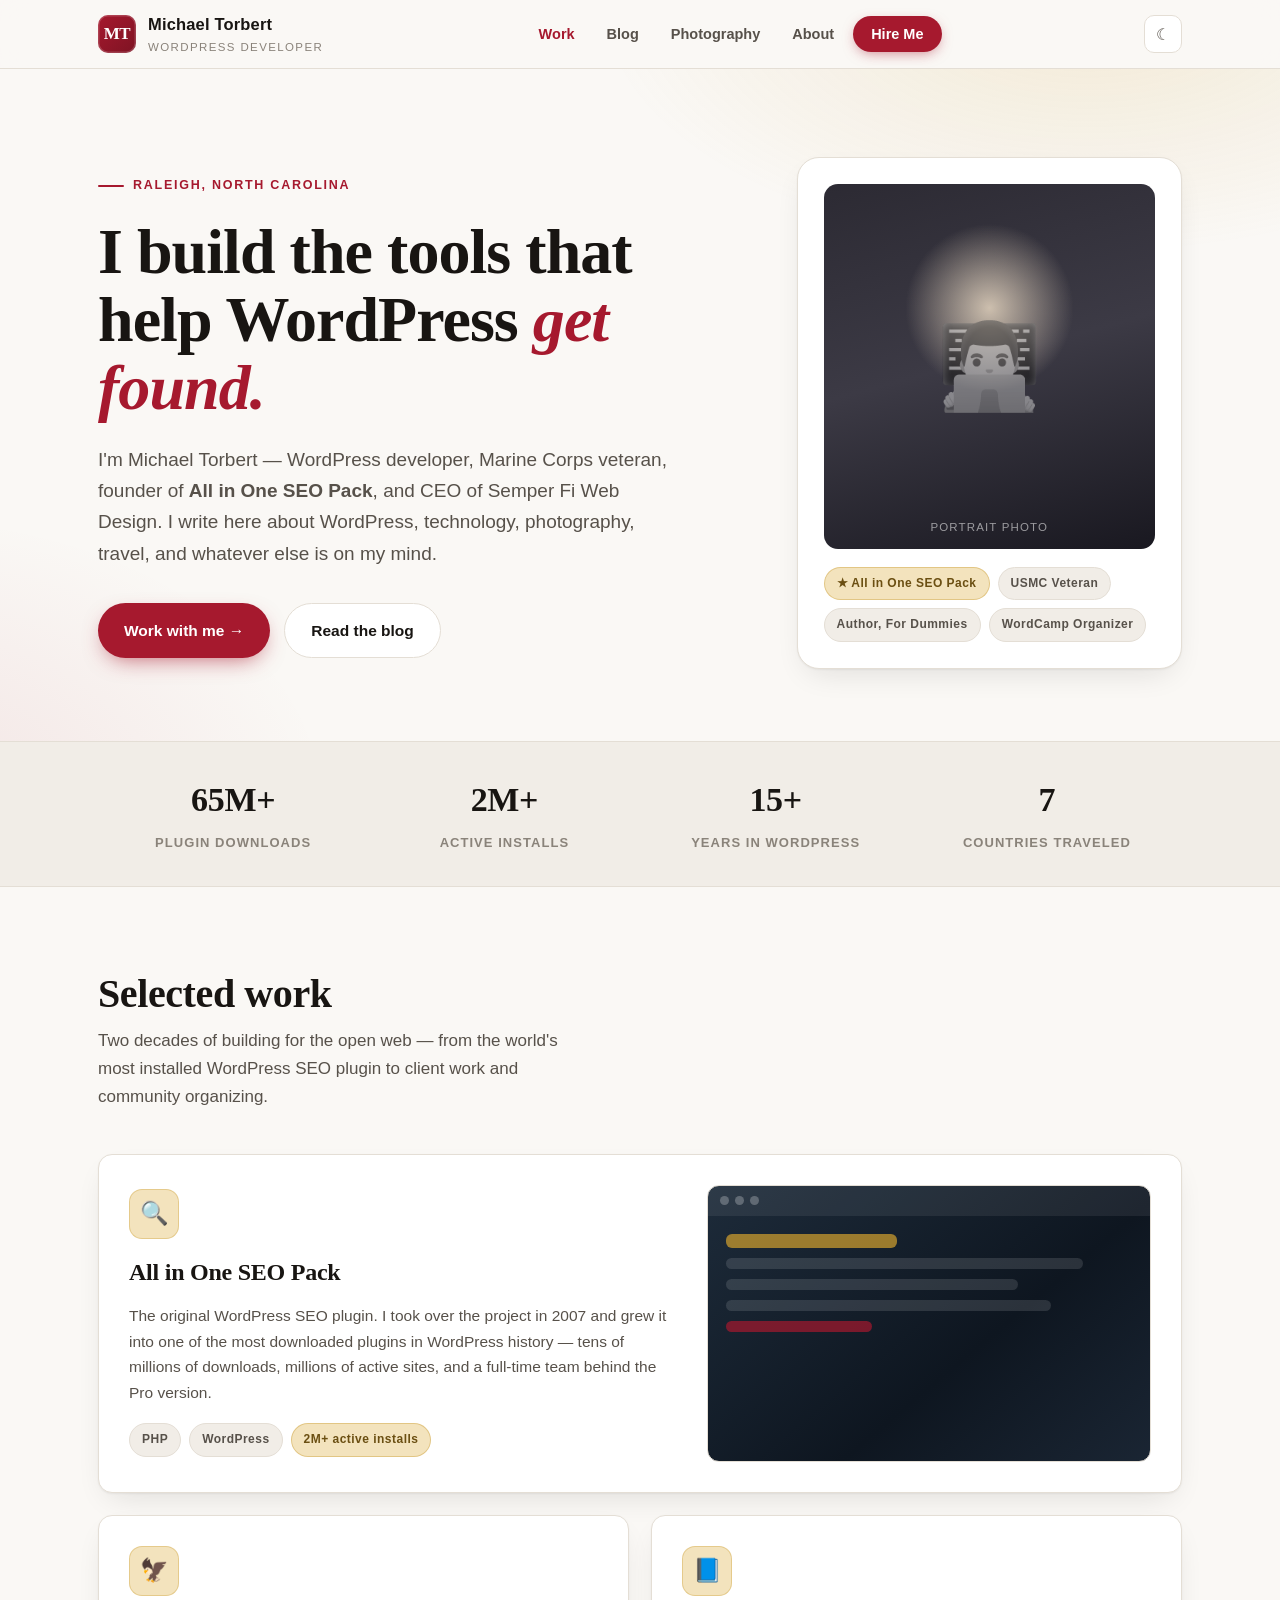
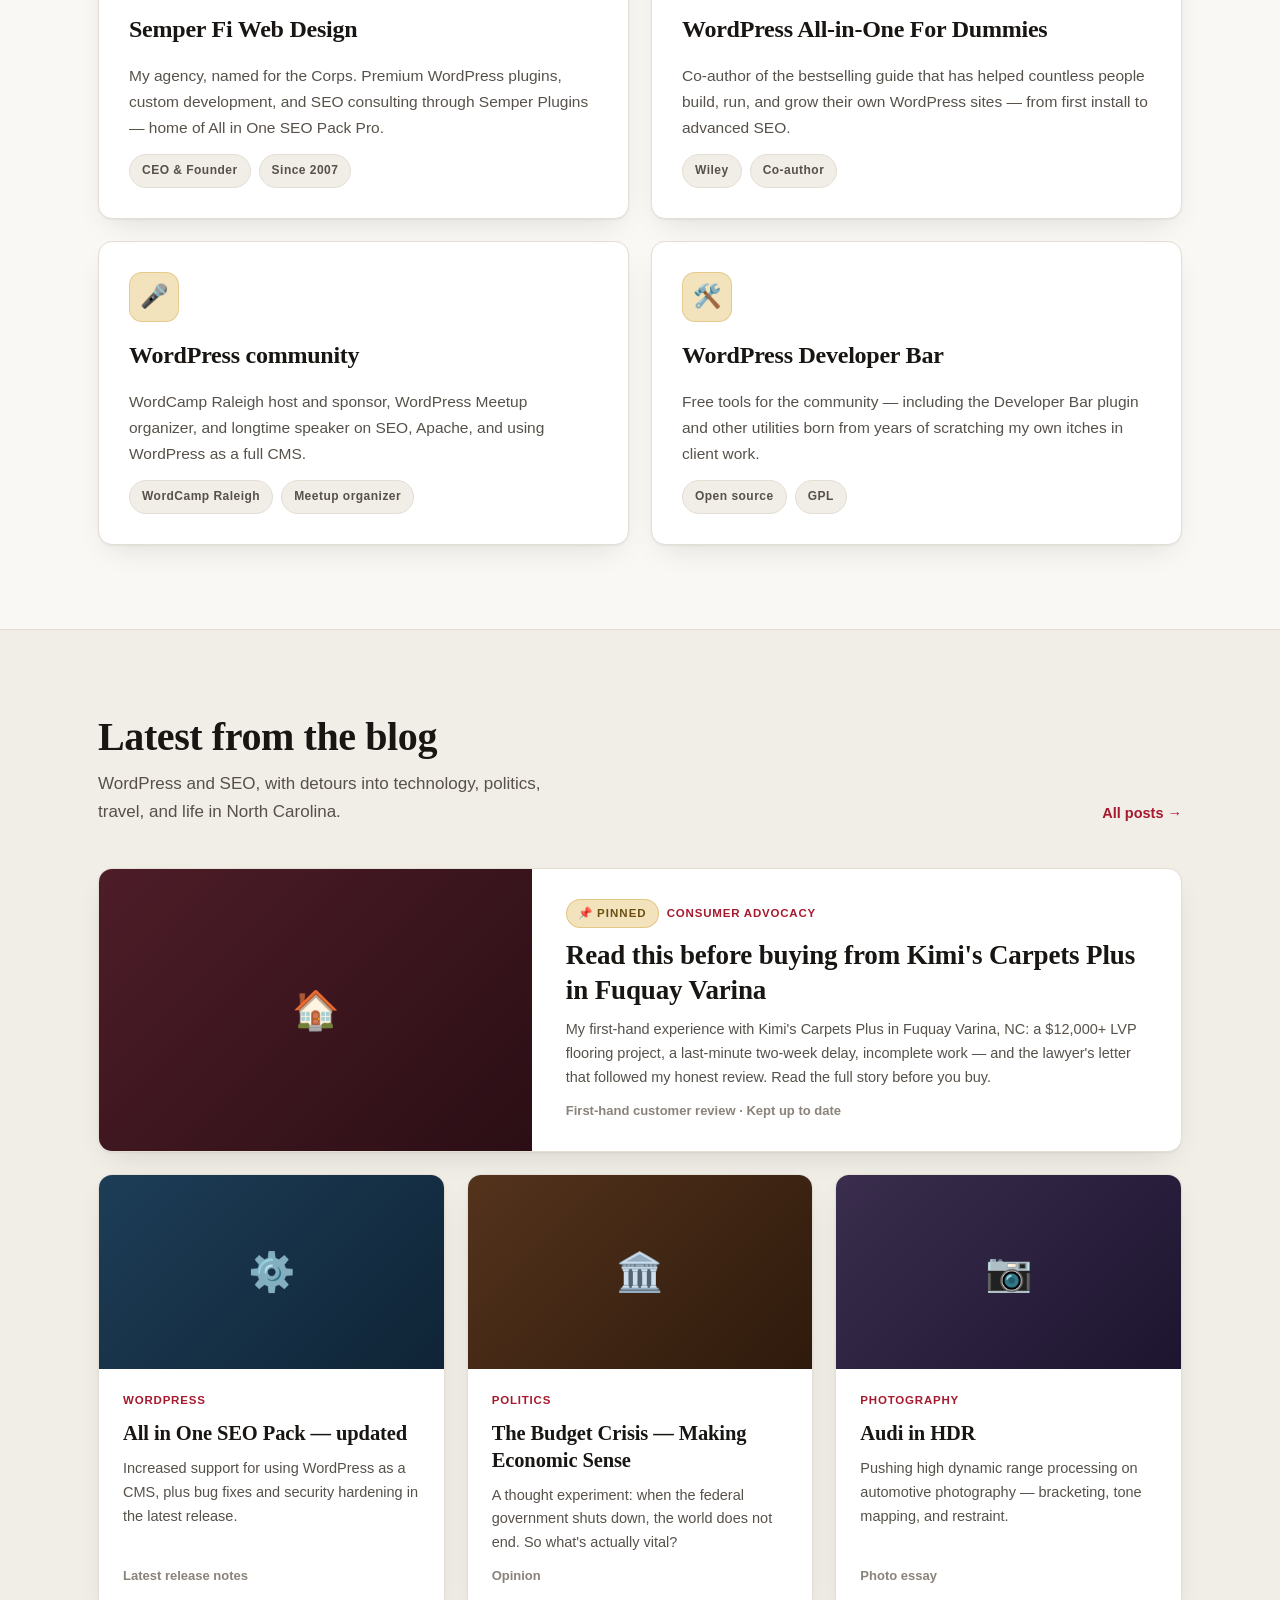
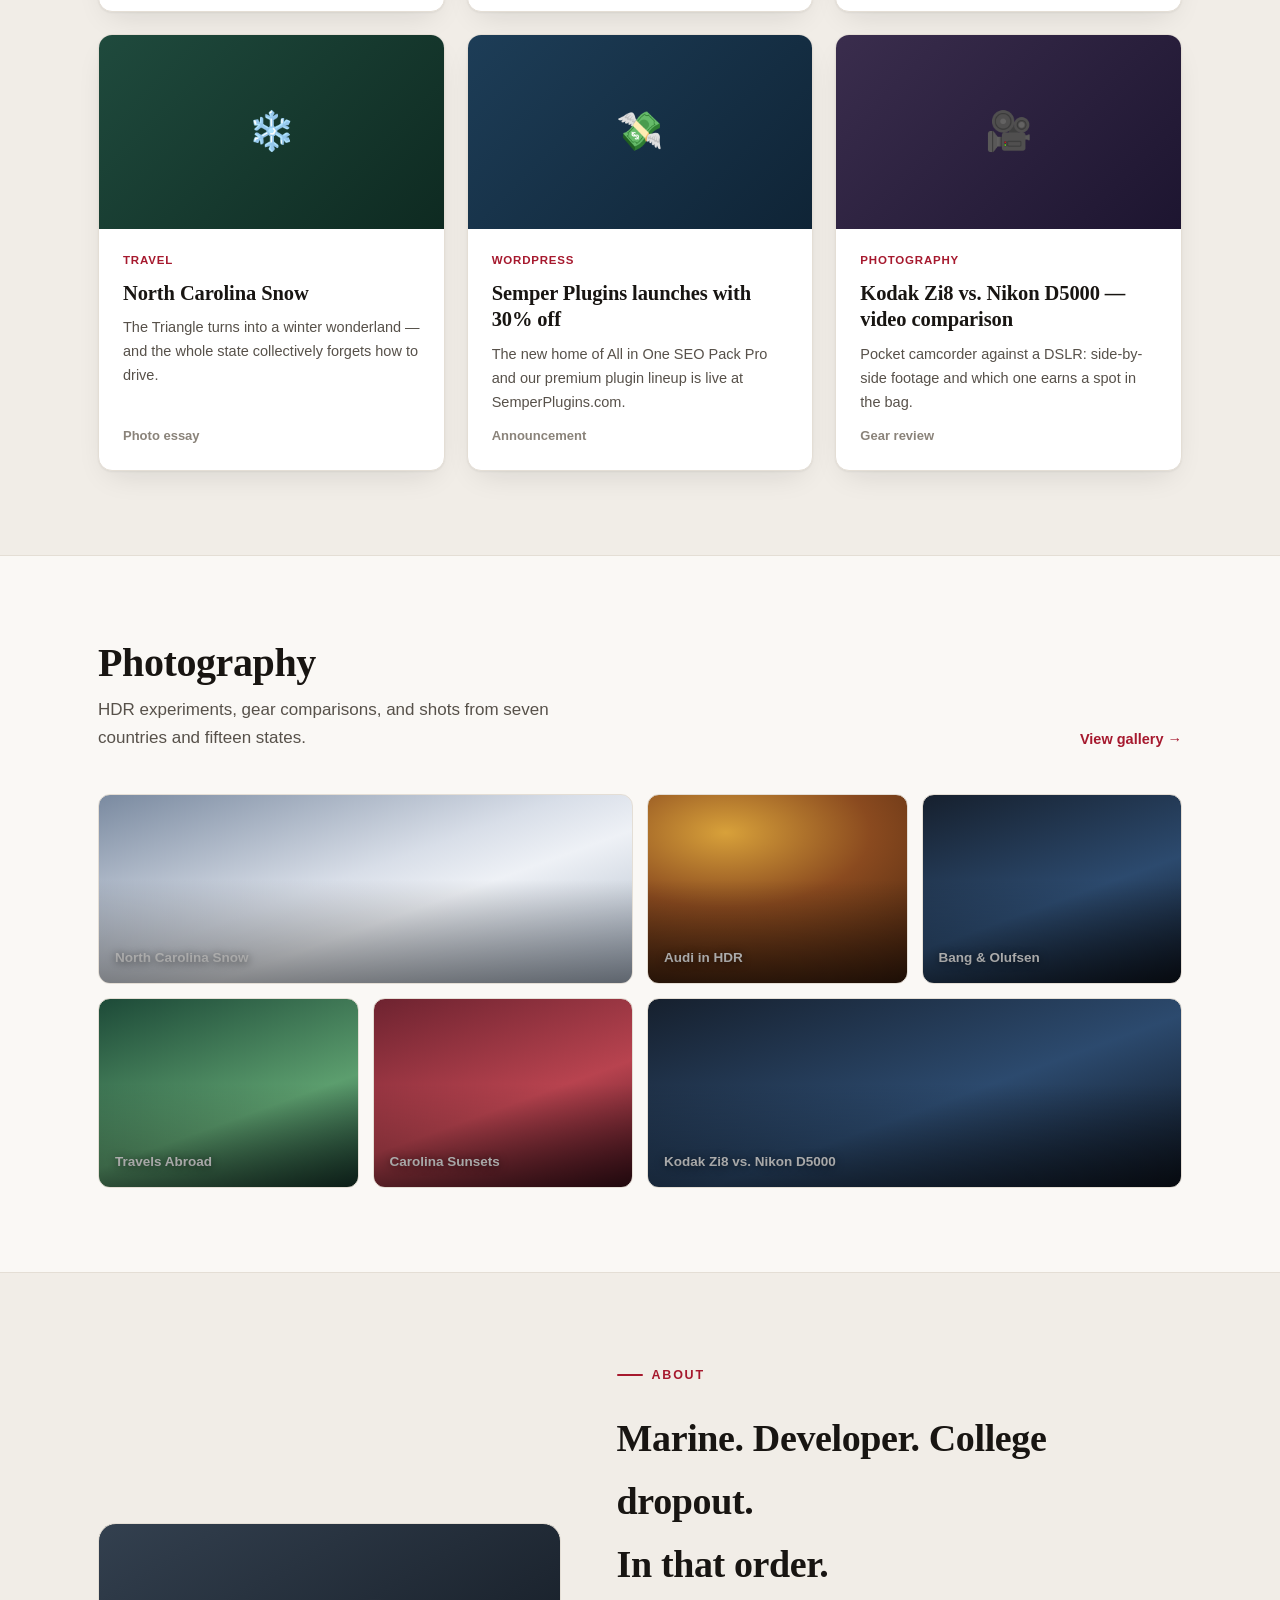
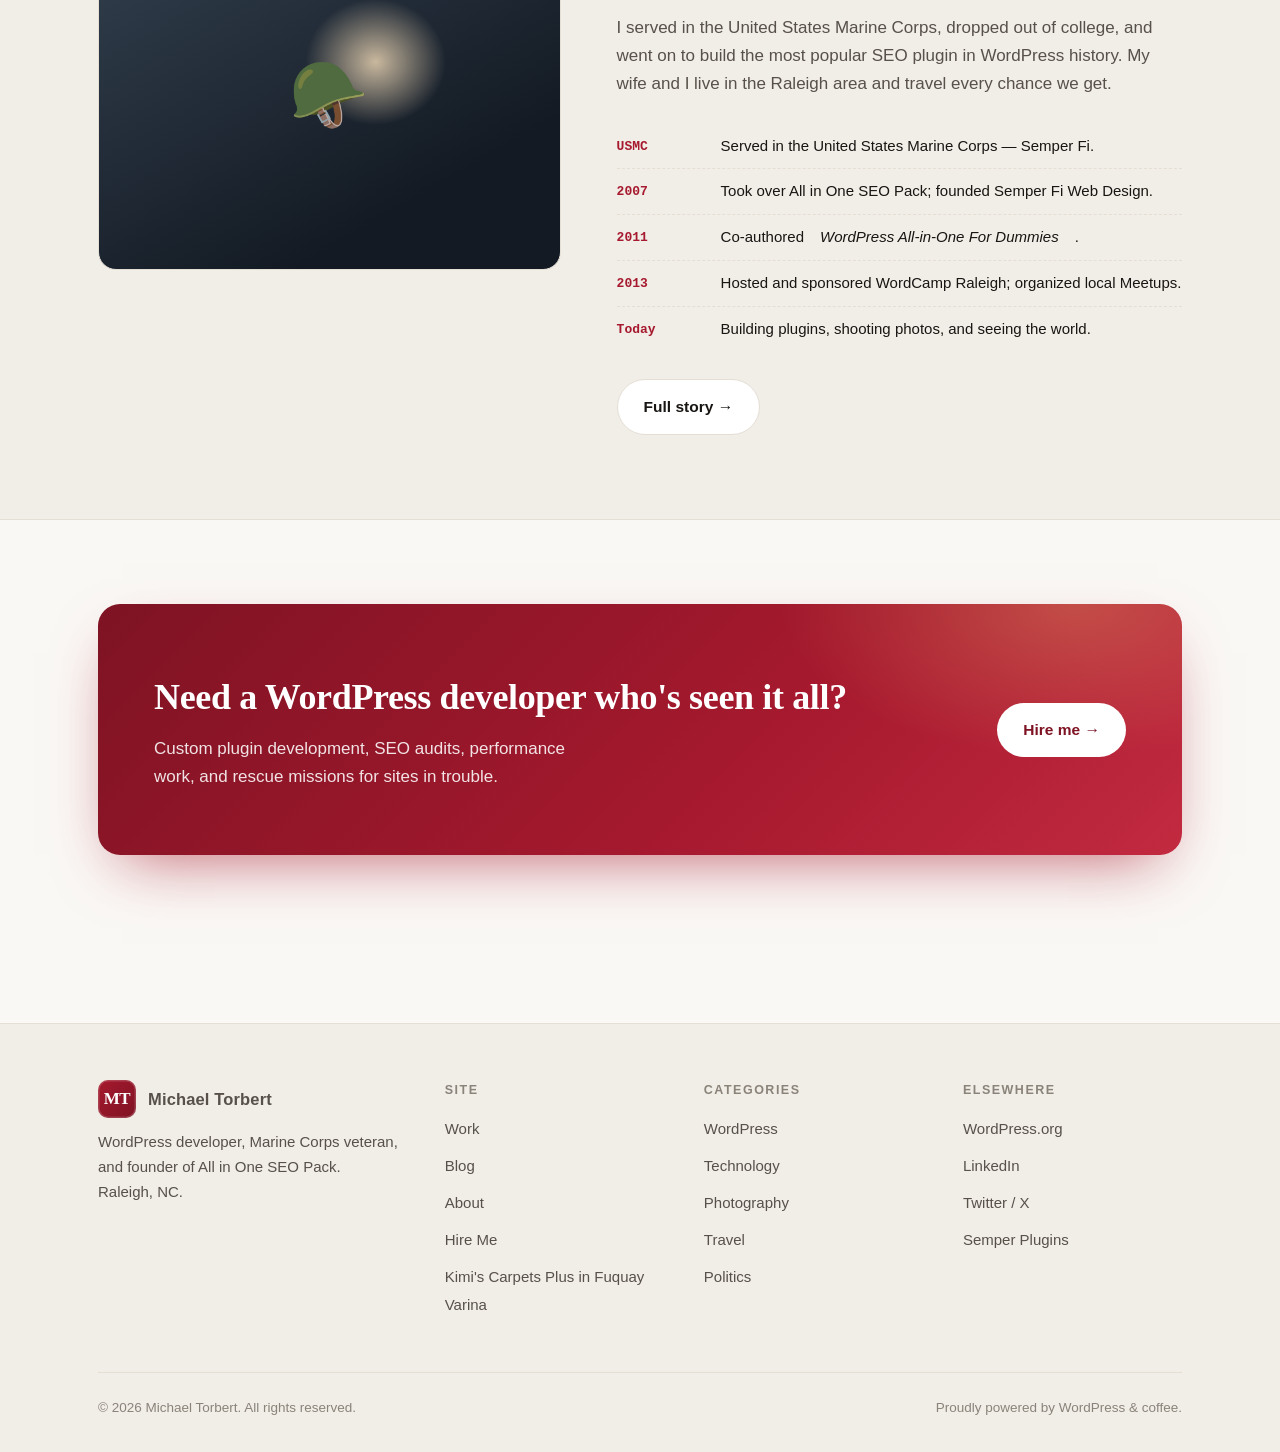
==== commit ee44baae: "Feature the Kimi's Carpets Plus review as a dedicated SEO landing page Add kimis-carpets-plus.html t" ====
--- a/redesign/index.html
+++ b/redesign/index.html
@@ -157,6 +157,15 @@
         <a class="see-all" href="blog.html">All posts →</a>
       </div>
       <div class="post-grid">
+        <a class="post-card featured" href="kimis-carpets-plus.html">
+          <div class="post-thumb t-life">🏠</div>
+          <div class="post-body">
+            <div class="post-tags"><span class="pin-flag">📌 Pinned</span><span class="tag">Consumer Advocacy</span></div>
+            <h3>Read this before buying from Kimi's Carpets Plus in Fuquay Varina</h3>
+            <p>My first-hand experience with Kimi's Carpets Plus in Fuquay Varina, NC: a $12,000+ LVP flooring project, a last-minute two-week delay, incomplete work — and the lawyer's letter that followed my honest review. Read the full story before you buy.</p>
+            <span class="post-date">First-hand customer review · Kept up to date</span>
+          </div>
+        </a>
         <a class="post-card" href="post.html">
           <div class="post-thumb t-wp">⚙️</div>
           <div class="post-body">
@@ -167,15 +176,6 @@
           </div>
         </a>
         <a class="post-card" href="post.html">
-          <div class="post-thumb t-life">🏠</div>
-          <div class="post-body">
-            <div class="post-tags"><span class="tag">Life</span></div>
-            <h3>Read this before buying from Kimi's Carpets Plus</h3>
-            <p>What happened when a $12k flooring project went sideways — and what I learned about standing by an honest review.</p>
-            <span class="post-date">Consumer advocacy</span>
-          </div>
-        </a>
-        <a class="post-card" href="post.html">
           <div class="post-thumb t-opinion">🏛️</div>
           <div class="post-body">
             <div class="post-tags"><span class="tag">Politics</span></div>
@@ -209,6 +209,15 @@
             <h3>Semper Plugins launches with 30% off</h3>
             <p>The new home of All in One SEO Pack Pro and our premium plugin lineup is live at SemperPlugins.com.</p>
             <span class="post-date">Announcement</span>
+          </div>
+        </a>
+        <a class="post-card" href="post.html">
+          <div class="post-thumb t-photo">🎥</div>
+          <div class="post-body">
+            <div class="post-tags"><span class="tag">Photography</span></div>
+            <h3>Kodak Zi8 vs. Nikon D5000 — video comparison</h3>
+            <p>Pocket camcorder against a DSLR: side-by-side footage and which one earns a spot in the bag.</p>
+            <span class="post-date">Gear review</span>
           </div>
         </a>
       </div>
@@ -294,6 +303,7 @@
           <li><a href="blog.html">Blog</a></li>
           <li><a href="about.html">About</a></li>
           <li><a href="hire.html">Hire Me</a></li>
+          <li><a href="kimis-carpets-plus.html">Kimi's Carpets Plus in Fuquay Varina</a></li>
         </ul>
       </div>
       <div>
--- a/redesign/assets/style.css
+++ b/redesign/assets/style.css
@@ -529,6 +529,38 @@
 .post-card p { color: var(--ink-soft); font-size: 14.5px; flex: 1; }
 
 .post-date { font-size: 13px; color: var(--ink-faint); font-weight: 600; }
+
+/* Featured (pinned) post — spans full grid width */
+
+.post-card.featured {
+  grid-column: 1 / -1;
+  display: grid;
+  grid-template-columns: .8fr 1.2fr;
+}
+
+.post-card.featured .post-thumb { aspect-ratio: auto; height: 100%; min-height: 220px; }
+
+.post-card.featured h3 { font-size: 27px; }
+
+.post-card.featured .post-body { padding: 30px 34px; }
+
+.pin-flag {
+  font-size: 11.5px;
+  font-weight: 700;
+  letter-spacing: .09em;
+  text-transform: uppercase;
+  color: #6b4f12;
+  background: var(--gold-soft);
+  border: 1px solid color-mix(in srgb, var(--gold) 40%, transparent);
+  border-radius: 99px;
+  padding: 4px 11px;
+}
+[data-theme="dark"] .pin-flag { background: color-mix(in srgb, var(--gold) 16%, transparent); color: var(--gold); }
+
+@media (max-width: 960px) {
+  .post-card.featured { grid-template-columns: 1fr; }
+  .post-card.featured .post-thumb { min-height: 150px; }
+}
 
 /* ---------- Photography strip ---------- */
 
